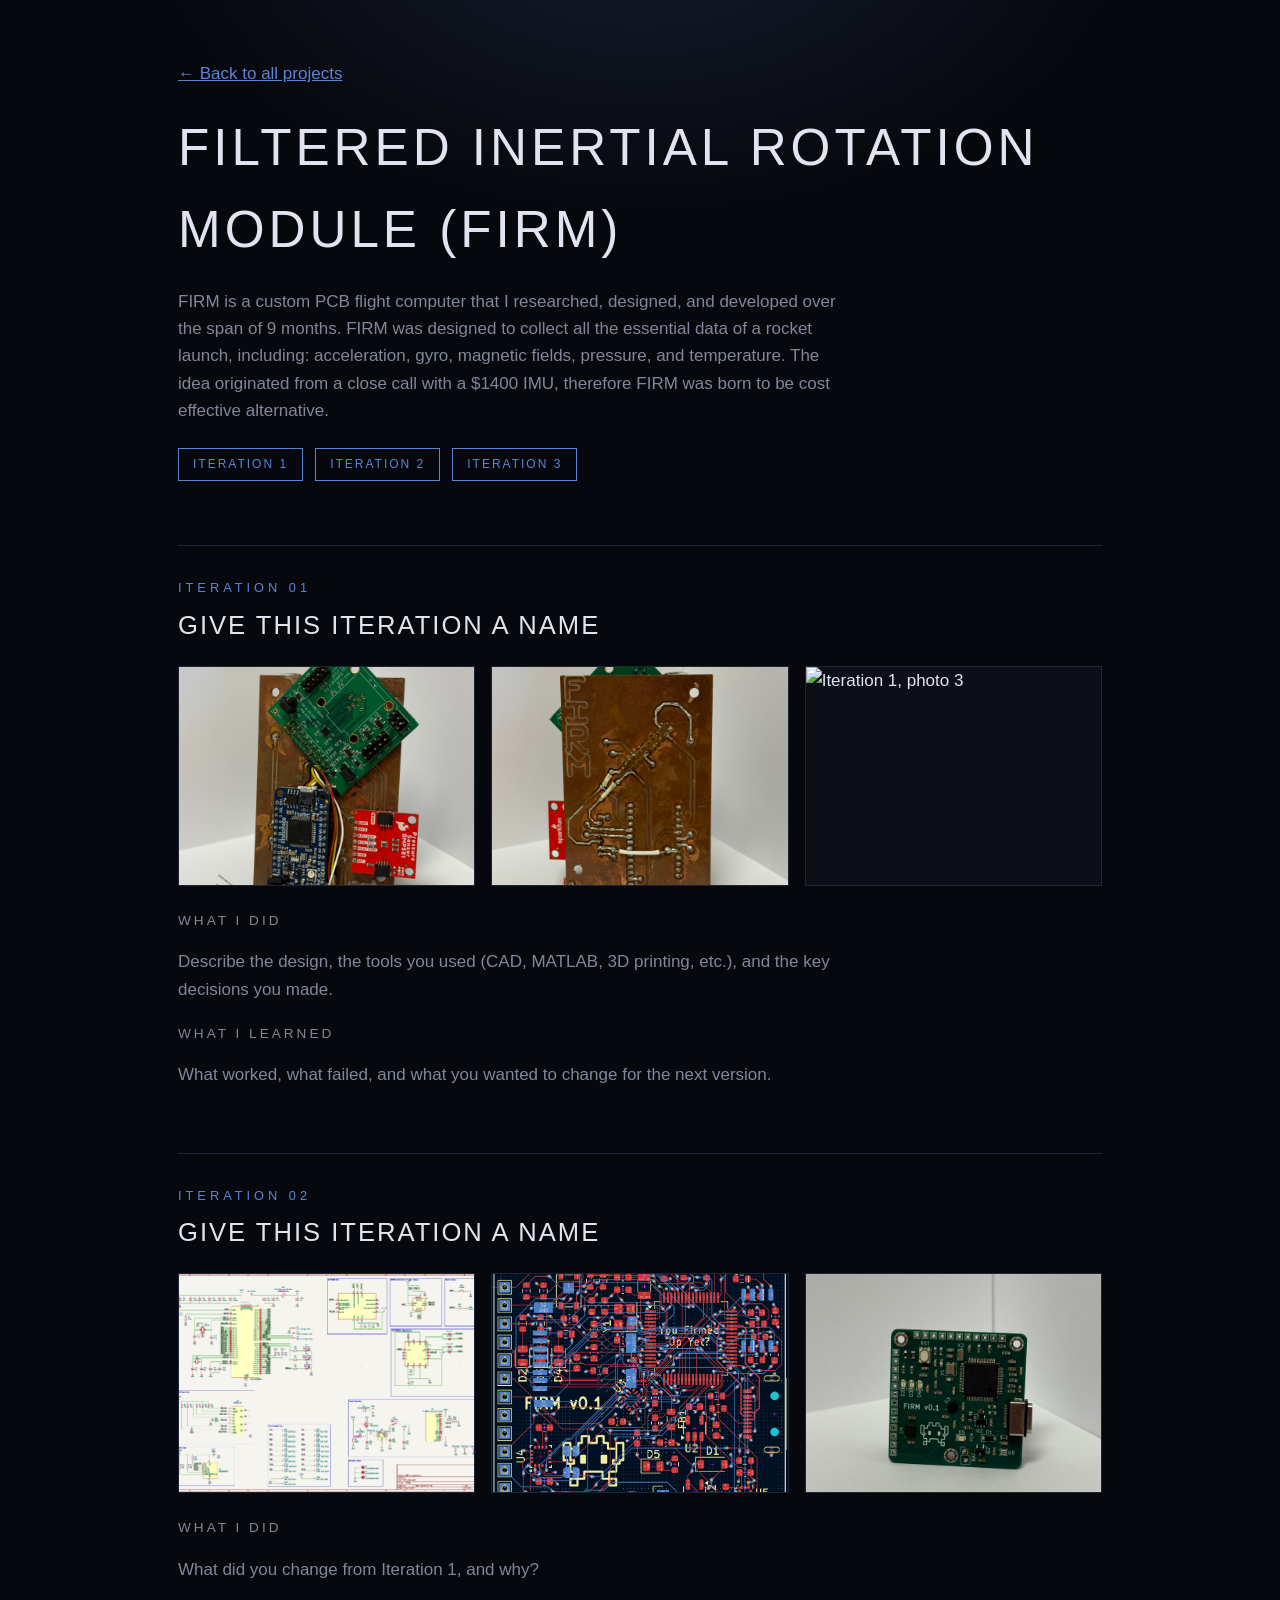
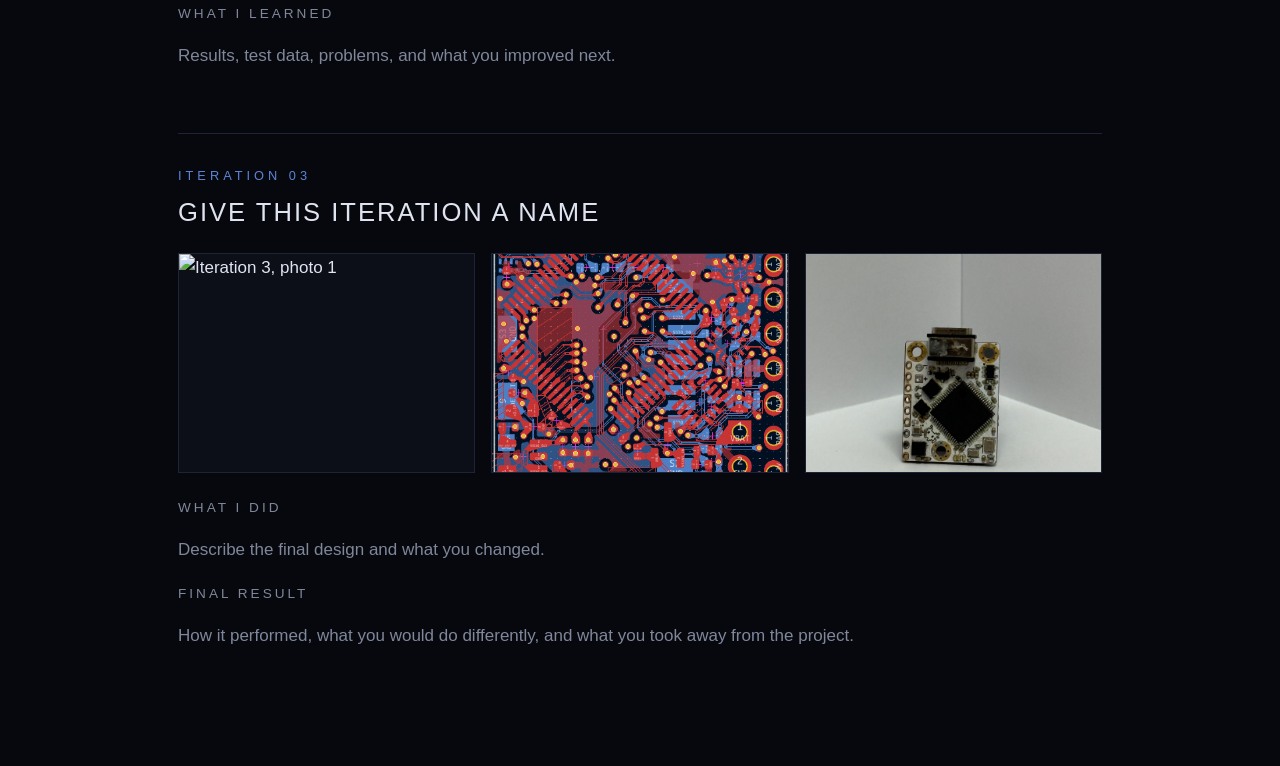
==== Projects/project-1.html @ 046af535 "added firm pics" ====
<!DOCTYPE html>
<html lang="en">
<head>
  <meta charset="utf-8">
  <meta name="viewport" content="width=device-width, initial-scale=1">
  <title>Project One | Your Name</title>
  <link rel="stylesheet" href="../style.css?v=3">
  <style>
    /* Styles for the iteration sections (uses colors from style.css) */
    .jump { display: flex; gap: 12px; flex-wrap: wrap; margin: 24px 0 8px; }
    .iteration { margin-top: 64px; padding-top: 32px; border-top: 1px solid var(--line); }
    .iteration .tag { color: var(--glow); font-size: 0.8rem; letter-spacing: 4px; text-transform: uppercase; }
    .iteration h2 { margin: 6px 0 20px; color: var(--ink); font-size: 1.6rem; letter-spacing: 2px; }
    .photos { display: grid; grid-template-columns: repeat(auto-fit, minmax(240px, 1fr)); gap: 16px; margin-bottom: 24px; }
    .photos img { width: 100%; height: 220px; object-fit: cover; display: block; border: 1px solid var(--line); background: var(--panel); }
    .iteration h3 { font-size: 0.85rem; letter-spacing: 3px; text-transform: uppercase; color: var(--soft); margin: 20px 0 6px; }
    .iteration p { max-width: 680px; }
  </style>
</head>
<body>
  <main class="project-page">
    <div class="wrap">
      <a class="back" href="../index.html">&larr; Back to all projects</a>

      <h1>Filtered Inertial Rotation Module (FIRM)</h1>
      <p>FIRM is a custom PCB flight computer that I researched, designed, and developed over the span of 9 months. 
        FIRM was designed to collect all the essential data of a rocket launch, including: acceleration, gyro, 
        magnetic fields, pressure, and temperature. The idea originated from a close call with a $1400 IMU,
       therefore FIRM was born to be cost effective alternative. </p>

      <!-- Jump links to each iteration -->
      <div class="jump">
        <a class="btn" href="#iteration-1">Iteration 1</a>
        <a class="btn" href="#iteration-2">Iteration 2</a>
        <a class="btn" href="#iteration-3">Iteration 3</a>
      </div>

      <!-- ================= ITERATION 1 ================= -->
      <section class="iteration" id="iteration-1">
        <div class="tag">Iteration 01</div>
        <h2>Give this iteration a name</h2>

        <div class="photos">
          <img src="../images/milled-firm-front.jpeg" alt="Iteration 1, photo 1">
          <img src="../images/milled-firm-back.jpeg" alt="Iteration 1, photo 2">
          <img src="../images/project-1-iter1-c.jpg" alt="Iteration 1, photo 3">
        </div>

        <h3>What I did</h3>
        <p>Describe the design, the tools you used (CAD, MATLAB, 3D printing, etc.), and the key decisions you made.</p>

        <h3>What I learned</h3>
        <p>What worked, what failed, and what you wanted to change for the next version.</p>
      </section>

      <!-- ================= ITERATION 2 ================= -->
      <section class="iteration" id="iteration-2">
        <div class="tag">Iteration 02</div>
        <h2>Give this iteration a name</h2>

        <div class="photos">
          <img src="../images/firmV0.1-schematic.png" alt="Iteration 2, photo 1">
          <img src="../images/firmV0.1-layout.png" alt="Iteration 2, photo 2">
          <img src="../images/firmV0.1.jpeg" alt="Iteration 2, photo 3">
        </div>

        <h3>What I did</h3>
        <p>What did you change from Iteration 1, and why?</p>

        <h3>What I learned</h3>
        <p>Results, test data, problems, and what you improved next.</p>
      </section>

      <!-- ================= ITERATION 3 ================= -->
      <section class="iteration" id="iteration-3">
        <div class="tag">Iteration 03</div>
        <h2>Give this iteration a name</h2>

        <div class="photos">
          <img src="../images/project-1-iter3-a.jpg" alt="Iteration 3, photo 1">
          <img src="../images/firmV1-Layout.jpg" alt="Iteration 3, photo 2">
          <img src="../images/firmV1-front.jpeg" alt="Iteration 3, photo 3">
        </div>

        <h3>What I did</h3>
        <p>Describe the final design and what you changed.</p>

        <h3>Final result</h3>
        <p>How it performed, what you would do differently, and what you took away from the project.</p>
      </section>

    </div>
  </main>
</body>
</html>
---- style.css ----
/* Shadow-system theme: dark, minimal, one muted blue accent. */
:root {
  --bg: #07080d;
  --panel: #0c0f18;
  --ink: #dfe4f0;
  --soft: #7f879b;
  --line: #1d2436;
  --glow: #5b84d6;      /* muted system blue - the only accent */
}
* { box-sizing: border-box; }
html { background: var(--bg); }
body {
  margin: 0;
  color: var(--ink);
  font-family: "Segoe UI", Helvetica, Arial, sans-serif;
  font-size: 17px;
  line-height: 1.6;
  min-height: 100vh;
  background:
    radial-gradient(700px 420px at 50% -80px, rgba(91,132,214,0.16), transparent 70%),
    var(--bg);
  background-attachment: fixed;
}
.wrap { max-width: 980px; margin: 0 auto; padding: 0 28px; }
a { color: var(--glow); }
h1, h2, h3 { margin: 0; font-weight: 300; letter-spacing: 2px; }

/* Top of page */
.hero { padding: 100px 0 60px; }
.hero h1 { font-size: clamp(2.6rem, 8vw, 5rem); text-transform: uppercase; letter-spacing: 6px; text-shadow: 0 0 28px rgba(91,132,214,0.45); }
.hero .role { margin: 14px 0 26px; padding-left: 14px; border-left: 2px solid var(--glow); color: var(--glow); letter-spacing: 3px; font-size: 0.95rem; text-transform: uppercase; }
.hero p { max-width: 560px; color: var(--soft); margin: 0 0 18px; }
.links a { margin-right: 22px; font-size: 0.9rem; letter-spacing: 1px; text-decoration: none; color: var(--soft); }
.links a:hover { color: var(--glow); }

/* Projects */
.projects { padding: 30px 0 100px; }
.projects h2 { font-size: 1rem; text-transform: uppercase; letter-spacing: 5px; color: var(--soft); margin-bottom: 26px; padding-bottom: 12px; border-bottom: 1px solid var(--line); }
.grid { display: grid; grid-template-columns: repeat(auto-fill, minmax(290px, 1fr)); gap: 28px; }

/* Each project is a "system window" */
.card {
  position: relative;
  background: var(--panel);
  border: 1px solid var(--line);
  display: flex; flex-direction: column;
  transition: border-color 0.25s, box-shadow 0.25s, transform 0.25s;
}
.card::before, .card::after { /* corner brackets */
  content: ""; position: absolute; width: 14px; height: 14px; z-index: 2; pointer-events: none;
  border: 0 solid var(--glow); opacity: 0.8;
}
.card::before { top: -1px; left: -1px; border-top-width: 2px; border-left-width: 2px; }
.card::after { bottom: -1px; right: -1px; border-bottom-width: 2px; border-right-width: 2px; }
.card:hover { border-color: rgba(91,132,214,0.55); box-shadow: 0 0 30px rgba(91,132,214,0.18); transform: translateY(-4px); }
.card img { width: 100%; height: 200px; object-fit: cover; display: block; filter: grayscale(1) brightness(0.7); transition: filter 0.4s; }
.card:hover img { filter: grayscale(0) brightness(0.9); }
.card-body { padding: 16px 18px 18px; }
.card-top { display: flex; justify-content: space-between; align-items: center; gap: 12px; margin-bottom: 8px; }
.card h3 { font-size: 1.05rem; letter-spacing: 2px; text-transform: uppercase; }
.card p { margin: 0; font-size: 0.9rem; color: var(--soft); }

.btn {
  color: var(--glow);
  border: 1px solid var(--glow);
  padding: 6px 14px;
  font-size: 0.75rem;
  letter-spacing: 2px;
  text-transform: uppercase;
  text-decoration: none;
  white-space: nowrap;
  transition: background 0.2s, color 0.2s;
}
.btn:hover { background: var(--glow); color: var(--bg); }
a:focus-visible { outline: 2px solid var(--glow); outline-offset: 3px; }

/* Project pages */
.project-page { padding: 60px 0 100px; }
.project-page h1 { font-size: clamp(2rem, 6vw, 3.2rem); text-transform: uppercase; letter-spacing: 4px; margin: 20px 0 12px; }
.project-page h2 { font-size: 0.95rem; text-transform: uppercase; letter-spacing: 4px; color: var(--glow); margin: 36px 0 8px; }
.project-page .hero-img { max-width: 100%; margin: 22px 0; border: 1px solid var(--line); }
.project-page p, .project-page li { max-width: 660px; color: var(--soft); }

footer { padding: 24px 0 40px; font-size: 0.8rem; letter-spacing: 1px; color: var(--soft); border-top: 1px solid var(--line); }

@media (prefers-reduced-motion: reduce) { .card, .card img, .btn { transition: none; } }
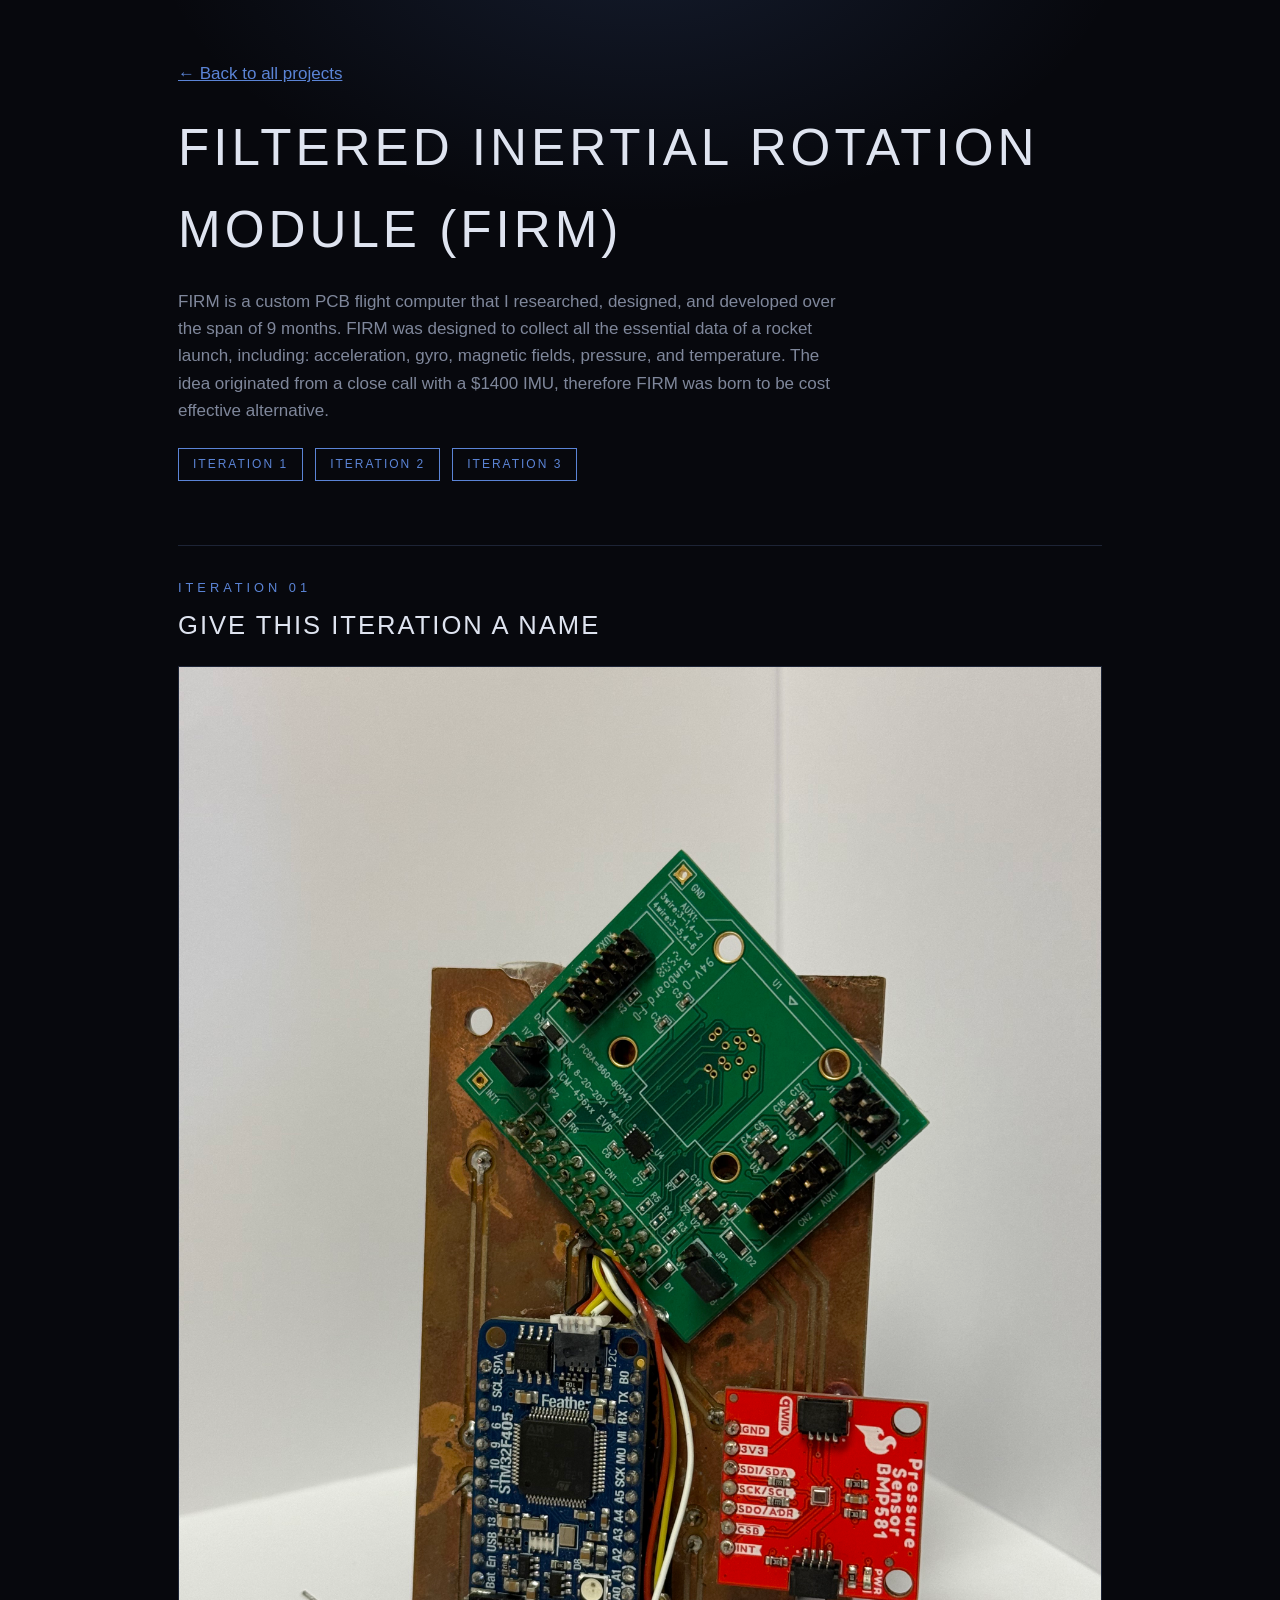
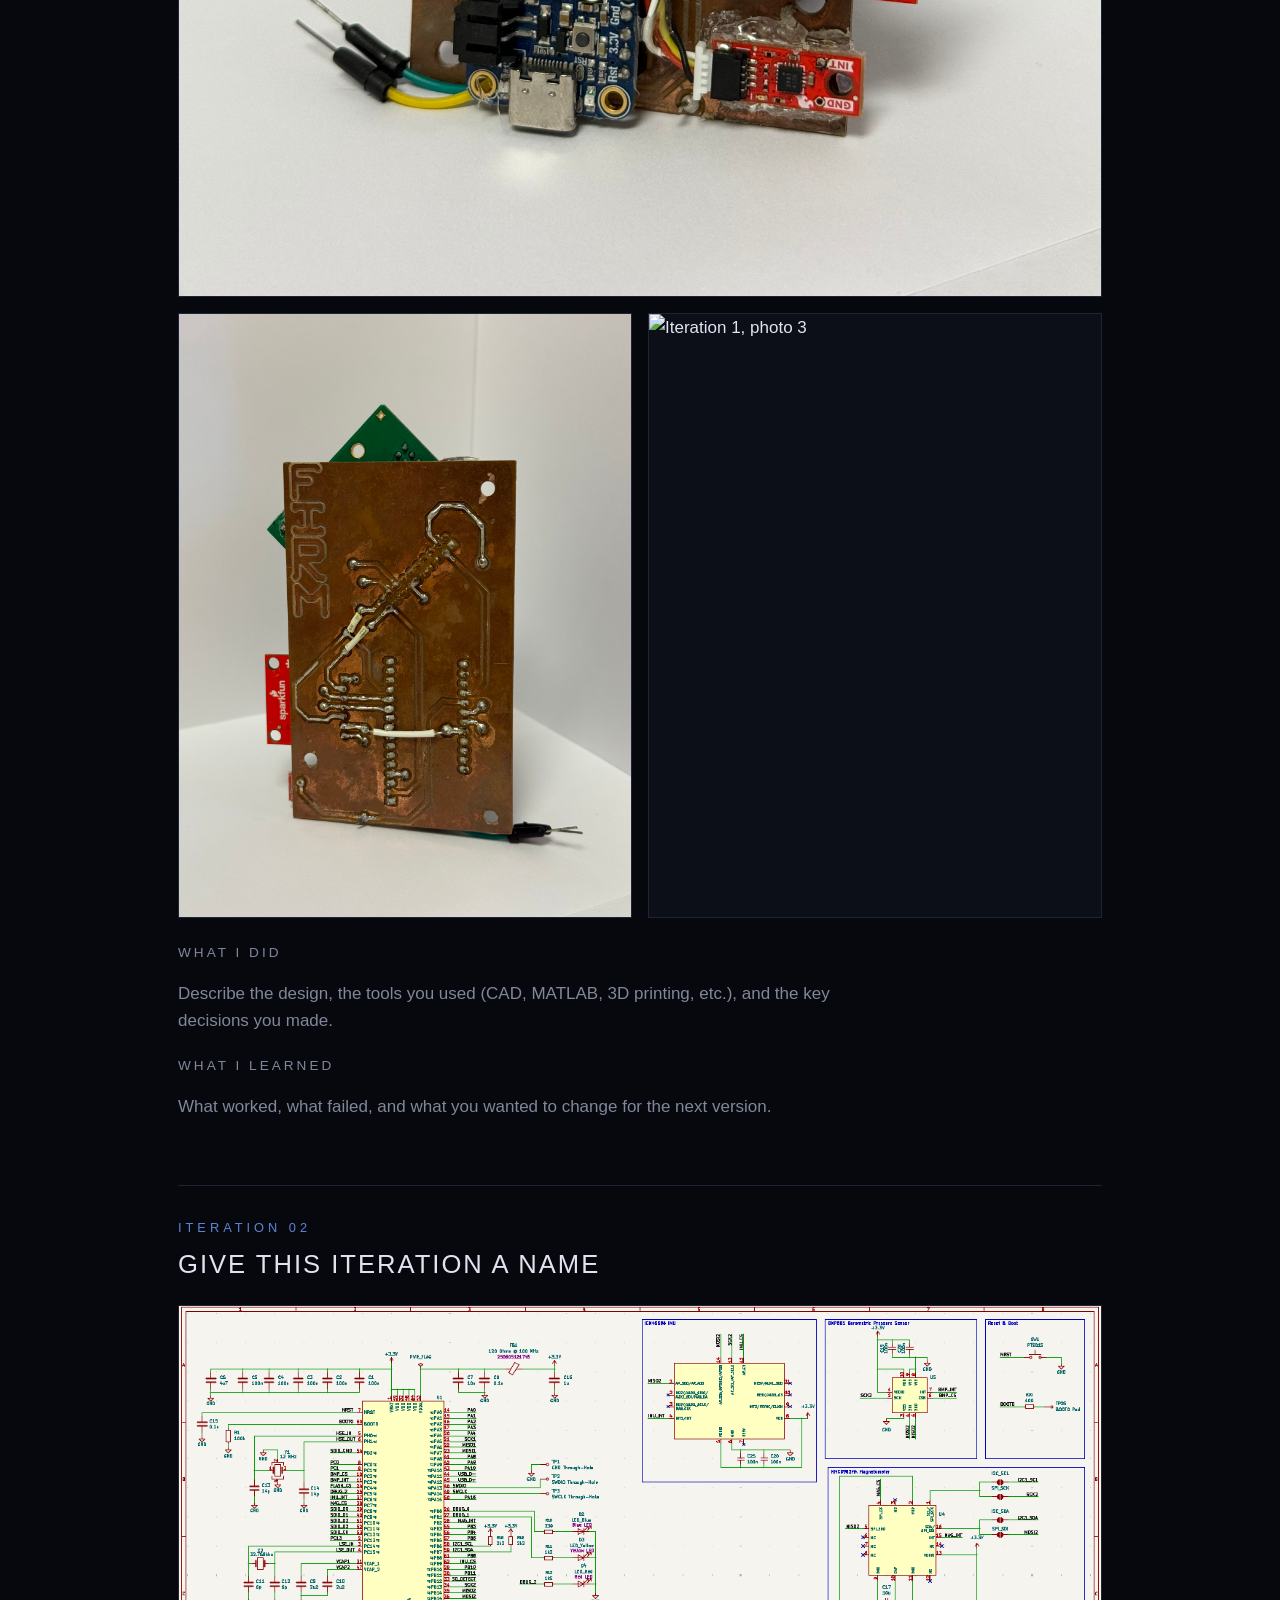
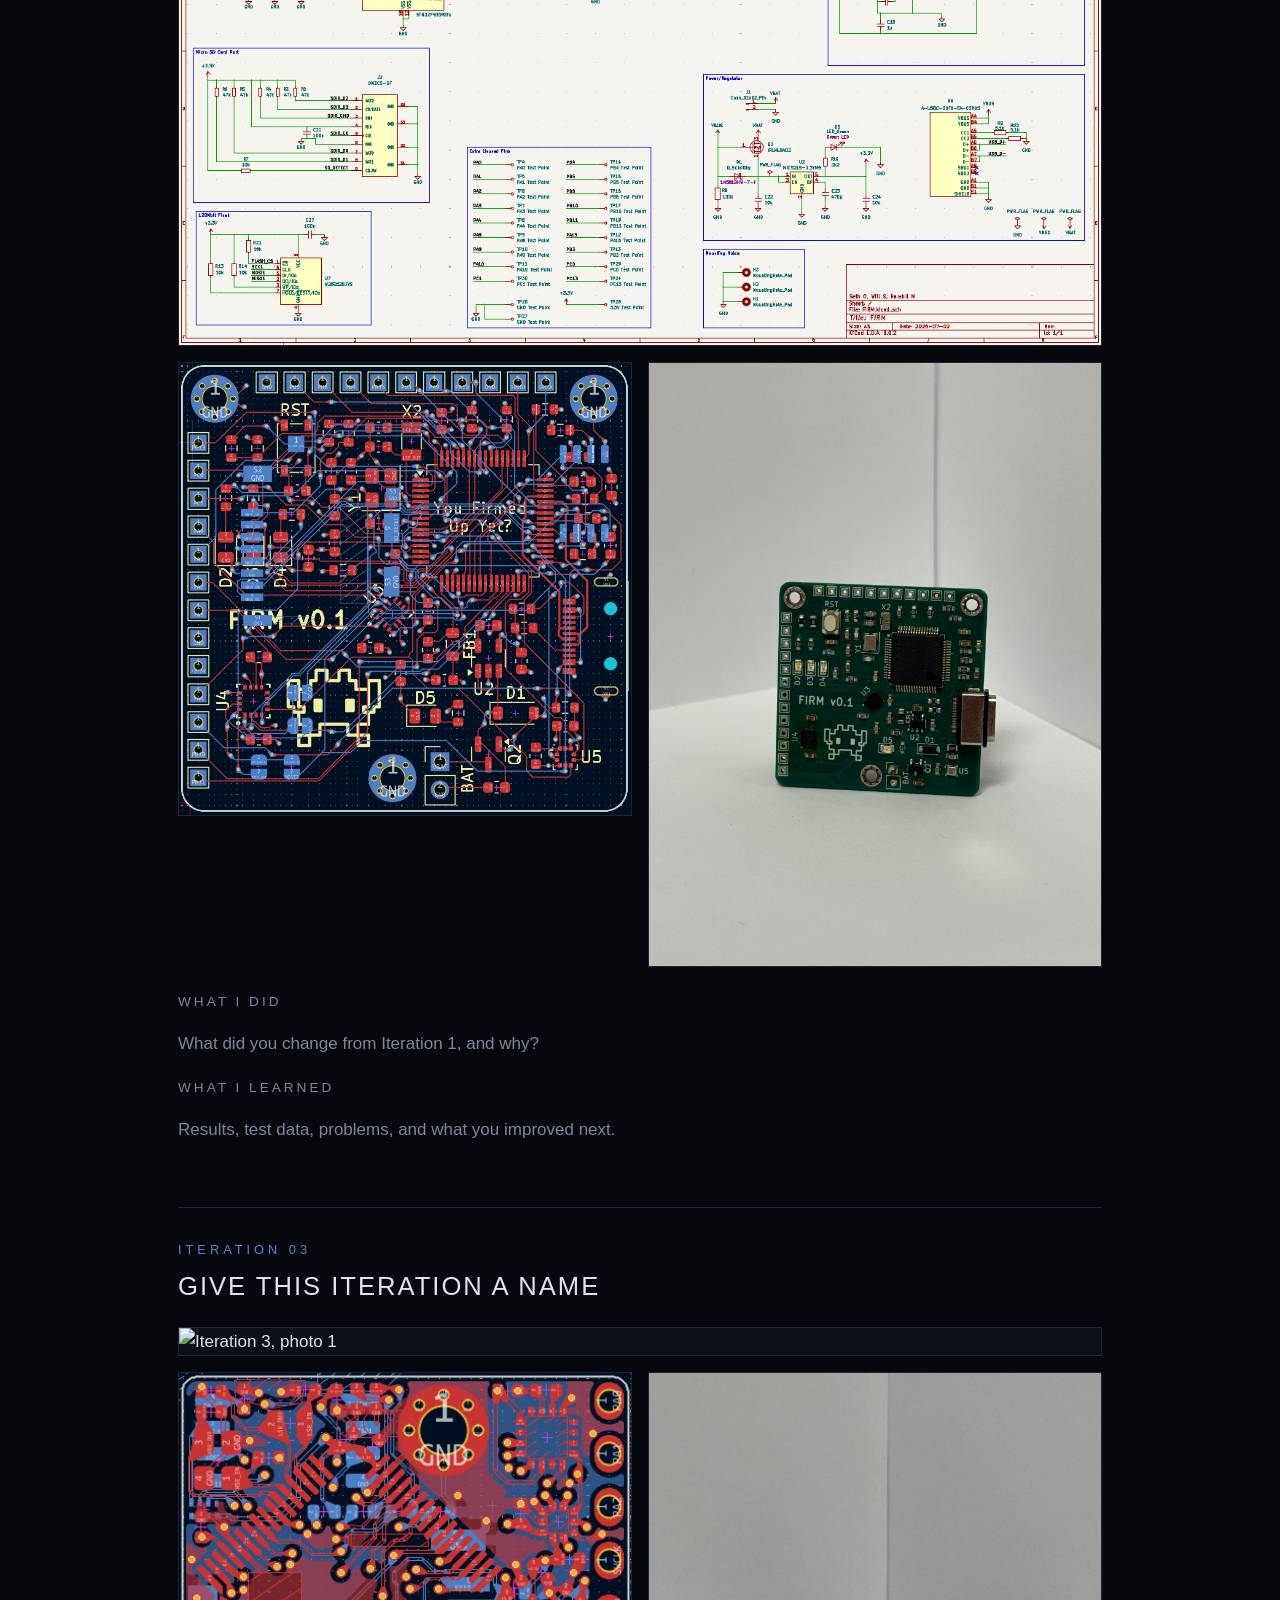
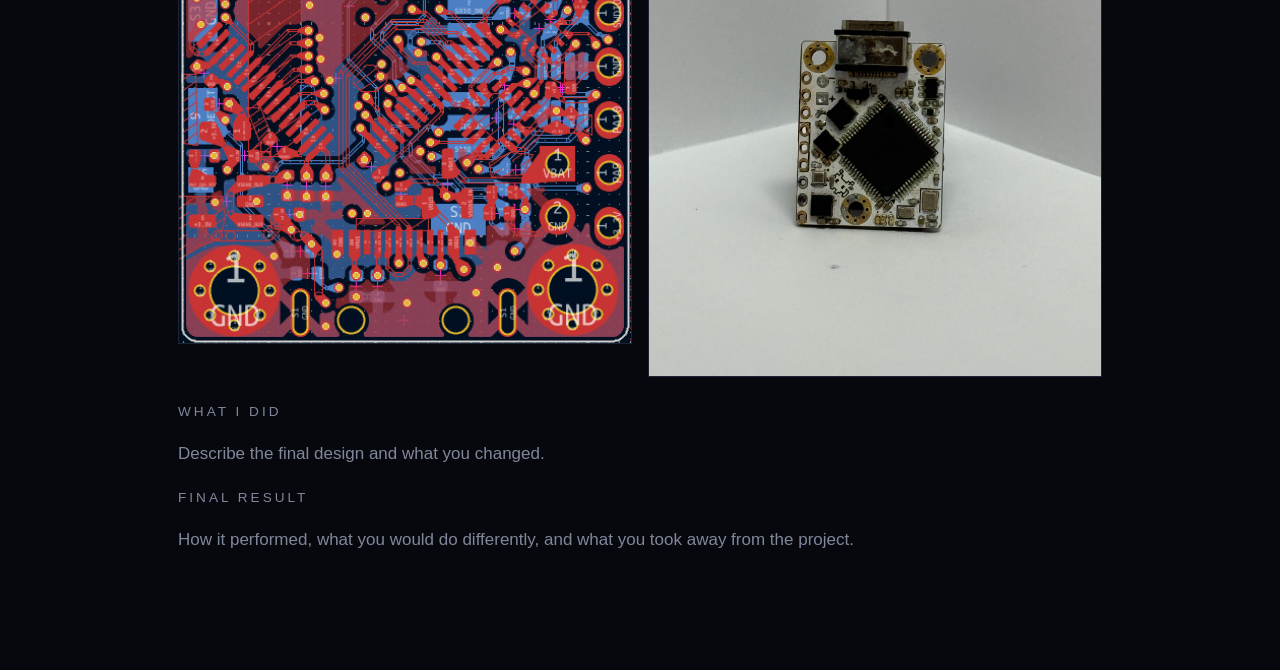
==== commit 13c91fd0: "firm photo adjust" ====
--- a/Projects/project-1.html
+++ b/Projects/project-1.html
@@ -11,8 +11,10 @@
     .iteration { margin-top: 64px; padding-top: 32px; border-top: 1px solid var(--line); }
     .iteration .tag { color: var(--glow); font-size: 0.8rem; letter-spacing: 4px; text-transform: uppercase; }
     .iteration h2 { margin: 6px 0 20px; color: var(--ink); font-size: 1.6rem; letter-spacing: 2px; }
-    .photos { display: grid; grid-template-columns: repeat(auto-fit, minmax(240px, 1fr)); gap: 16px; margin-bottom: 24px; }
-    .photos img { width: 100%; height: 220px; object-fit: cover; display: block; border: 1px solid var(--line); background: var(--panel); }
+    .photos { display: grid; grid-template-columns: repeat(2, 1fr); gap: 16px; margin-bottom: 24px; }
+    .photos img { width: 100%; height: auto; display: block; border: 1px solid var(--line); background: var(--panel); }
+    .photos img:first-child { grid-column: 1 / -1; }  /* first photo is full width */
+    @media (max-width: 600px) { .photos { grid-template-columns: 1fr; } }
     .iteration h3 { font-size: 0.85rem; letter-spacing: 3px; text-transform: uppercase; color: var(--soft); margin: 20px 0 6px; }
     .iteration p { max-width: 680px; }
   </style>
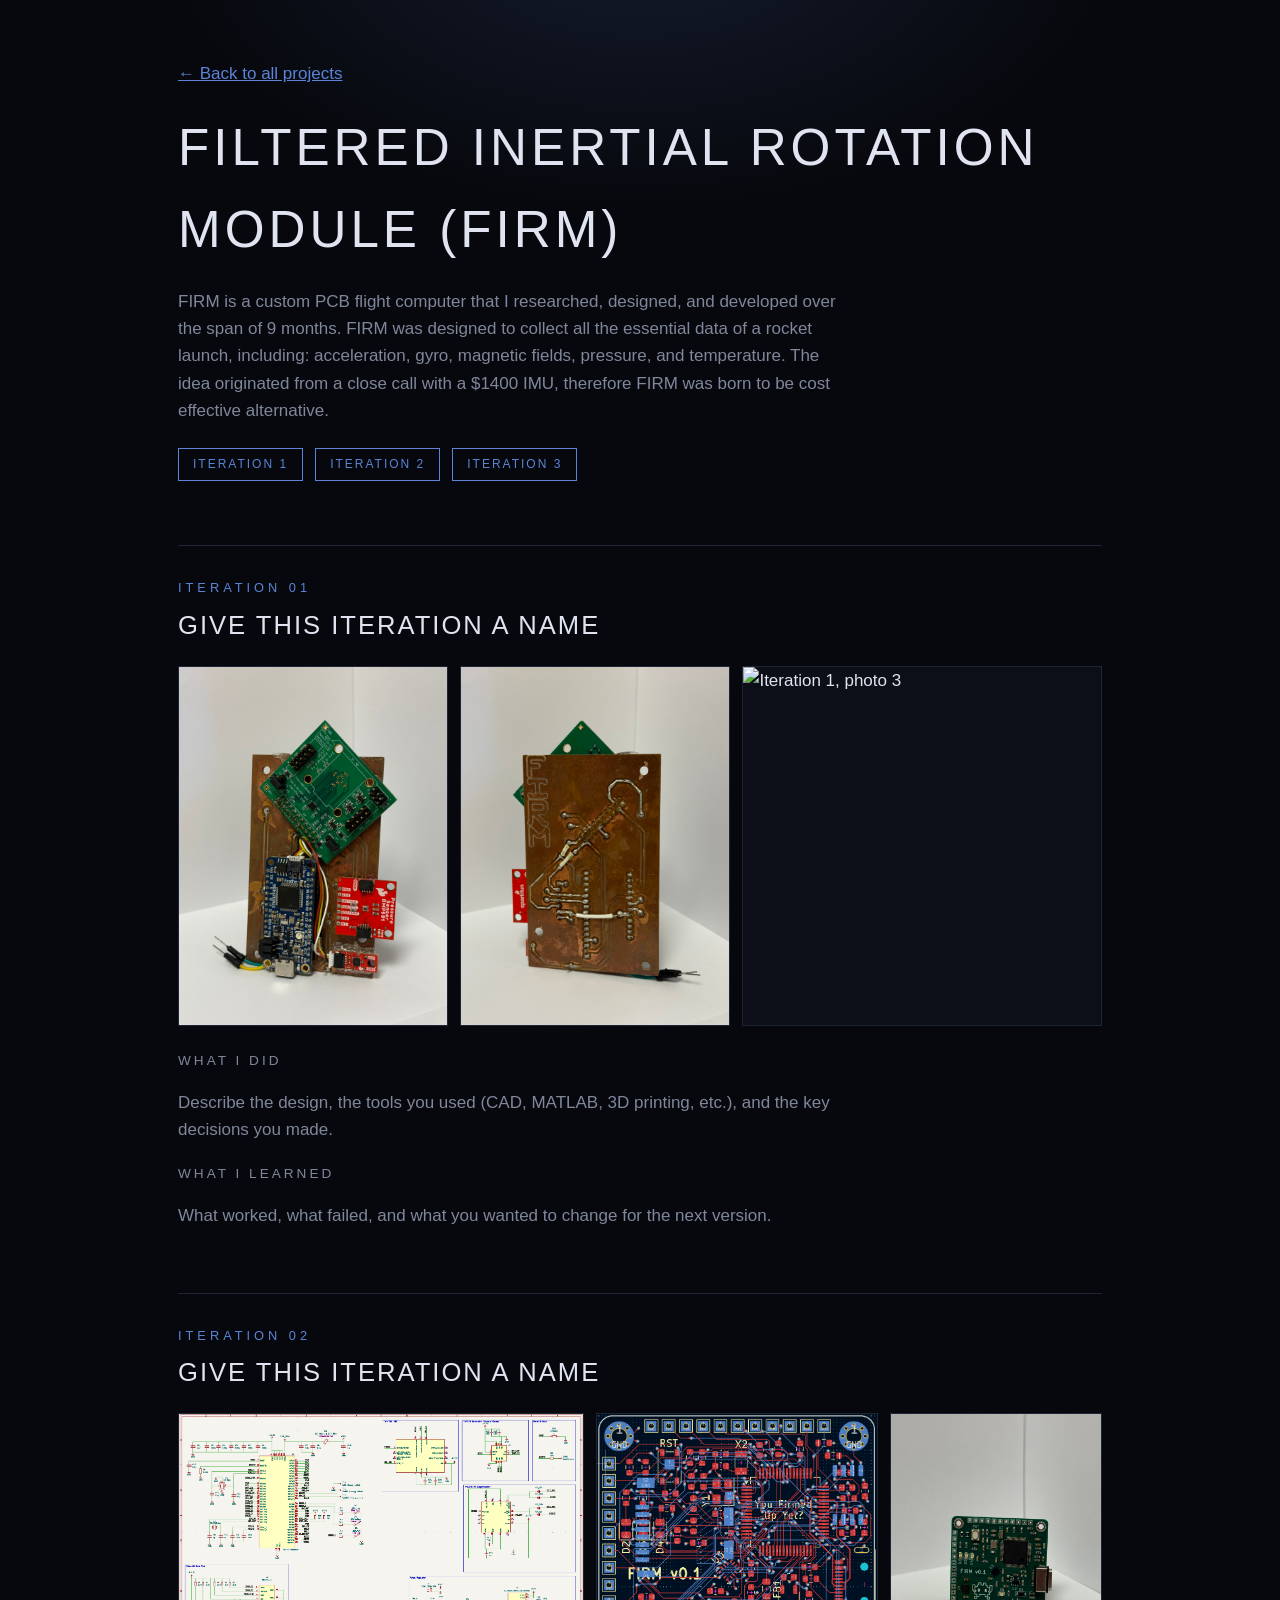
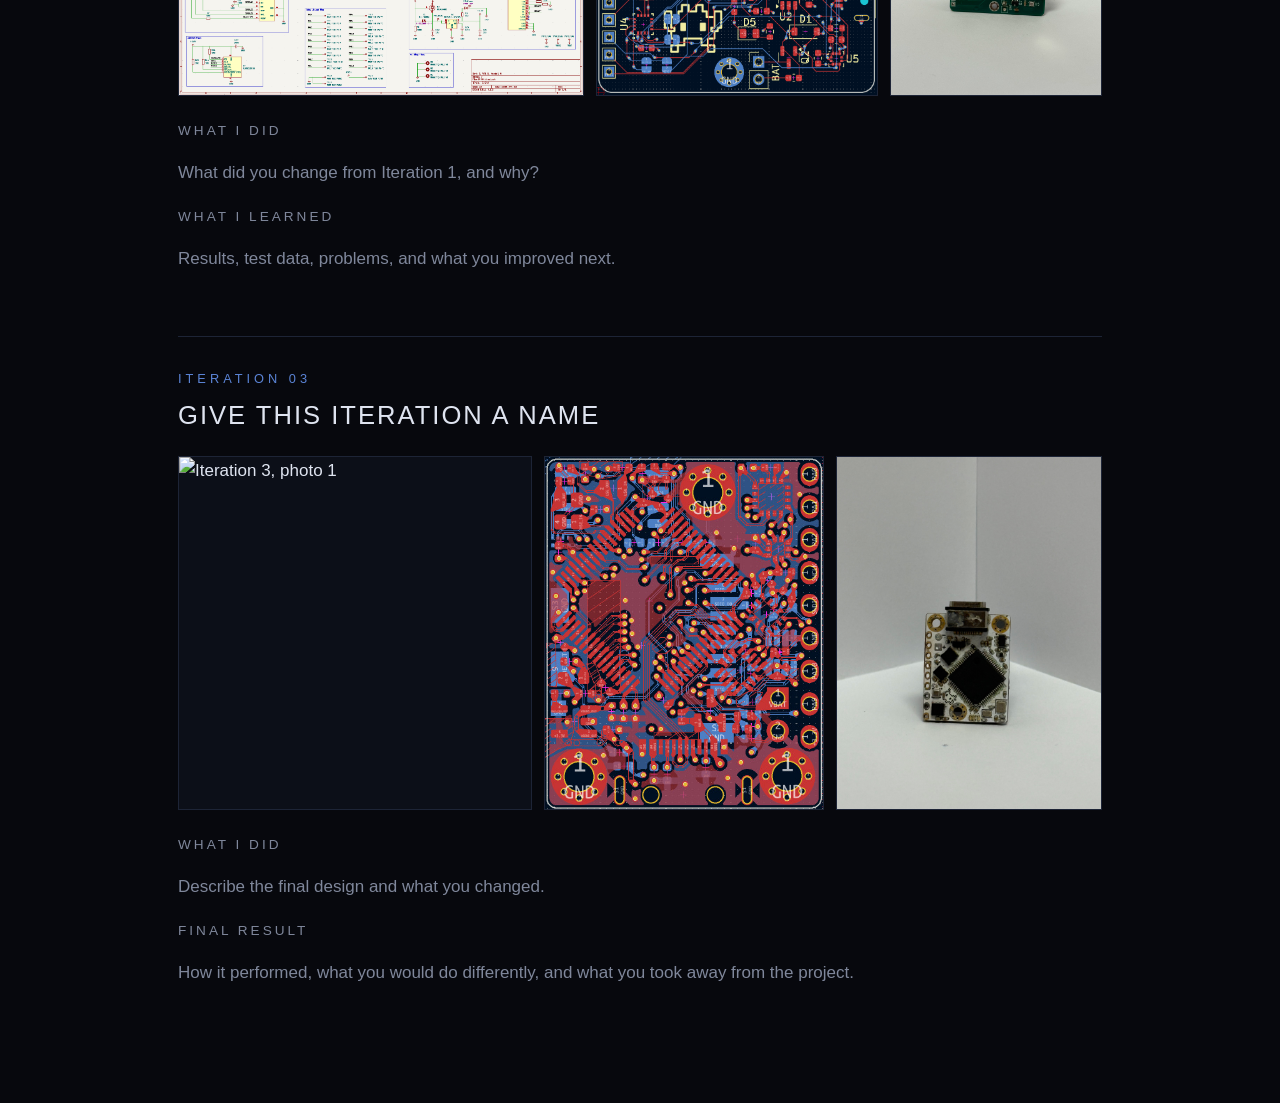
==== commit 4d187356: "photo ratio" ====
--- a/Projects/project-1.html
+++ b/Projects/project-1.html
@@ -11,10 +11,20 @@
     .iteration { margin-top: 64px; padding-top: 32px; border-top: 1px solid var(--line); }
     .iteration .tag { color: var(--glow); font-size: 0.8rem; letter-spacing: 4px; text-transform: uppercase; }
     .iteration h2 { margin: 6px 0 20px; color: var(--ink); font-size: 1.6rem; letter-spacing: 2px; }
-    .photos { display: grid; grid-template-columns: repeat(2, 1fr); gap: 16px; margin-bottom: 24px; }
-    .photos img { width: 100%; height: auto; display: block; border: 1px solid var(--line); background: var(--panel); }
-    .photos img:first-child { grid-column: 1 / -1; }  /* first photo is full width */
-    @media (max-width: 600px) { .photos { grid-template-columns: 1fr; } }
+    .photos { display: flex; gap: 12px; margin-bottom: 24px; }
+    .photos img {
+      flex: var(--r, 1) 1 0;      /* wider photos get more room, so all share one height */
+      min-width: 0;
+      aspect-ratio: var(--r, 1.5);
+      height: auto;
+      display: block;
+      border: 1px solid var(--line);
+      background: var(--panel);
+    }
+    @media (max-width: 700px) {
+      .photos { flex-direction: column; }
+      .photos img { flex: none; width: 100%; }
+    }
     .iteration h3 { font-size: 0.85rem; letter-spacing: 3px; text-transform: uppercase; color: var(--soft); margin: 20px 0 6px; }
     .iteration p { max-width: 680px; }
   </style>
@@ -93,5 +103,16 @@
 
     </div>
   </main>
+  <script>
+    /* Sizes each photo to its own shape so nothing is cropped */
+    document.querySelectorAll('.photos img').forEach(function (img) {
+      function fit() {
+        if (img.naturalWidth && img.naturalHeight) {
+          img.style.setProperty('--r', img.naturalWidth / img.naturalHeight);
+        }
+      }
+      if (img.complete) fit(); else img.addEventListener('load', fit);
+    });
+  </script>
 </body>
 </html>
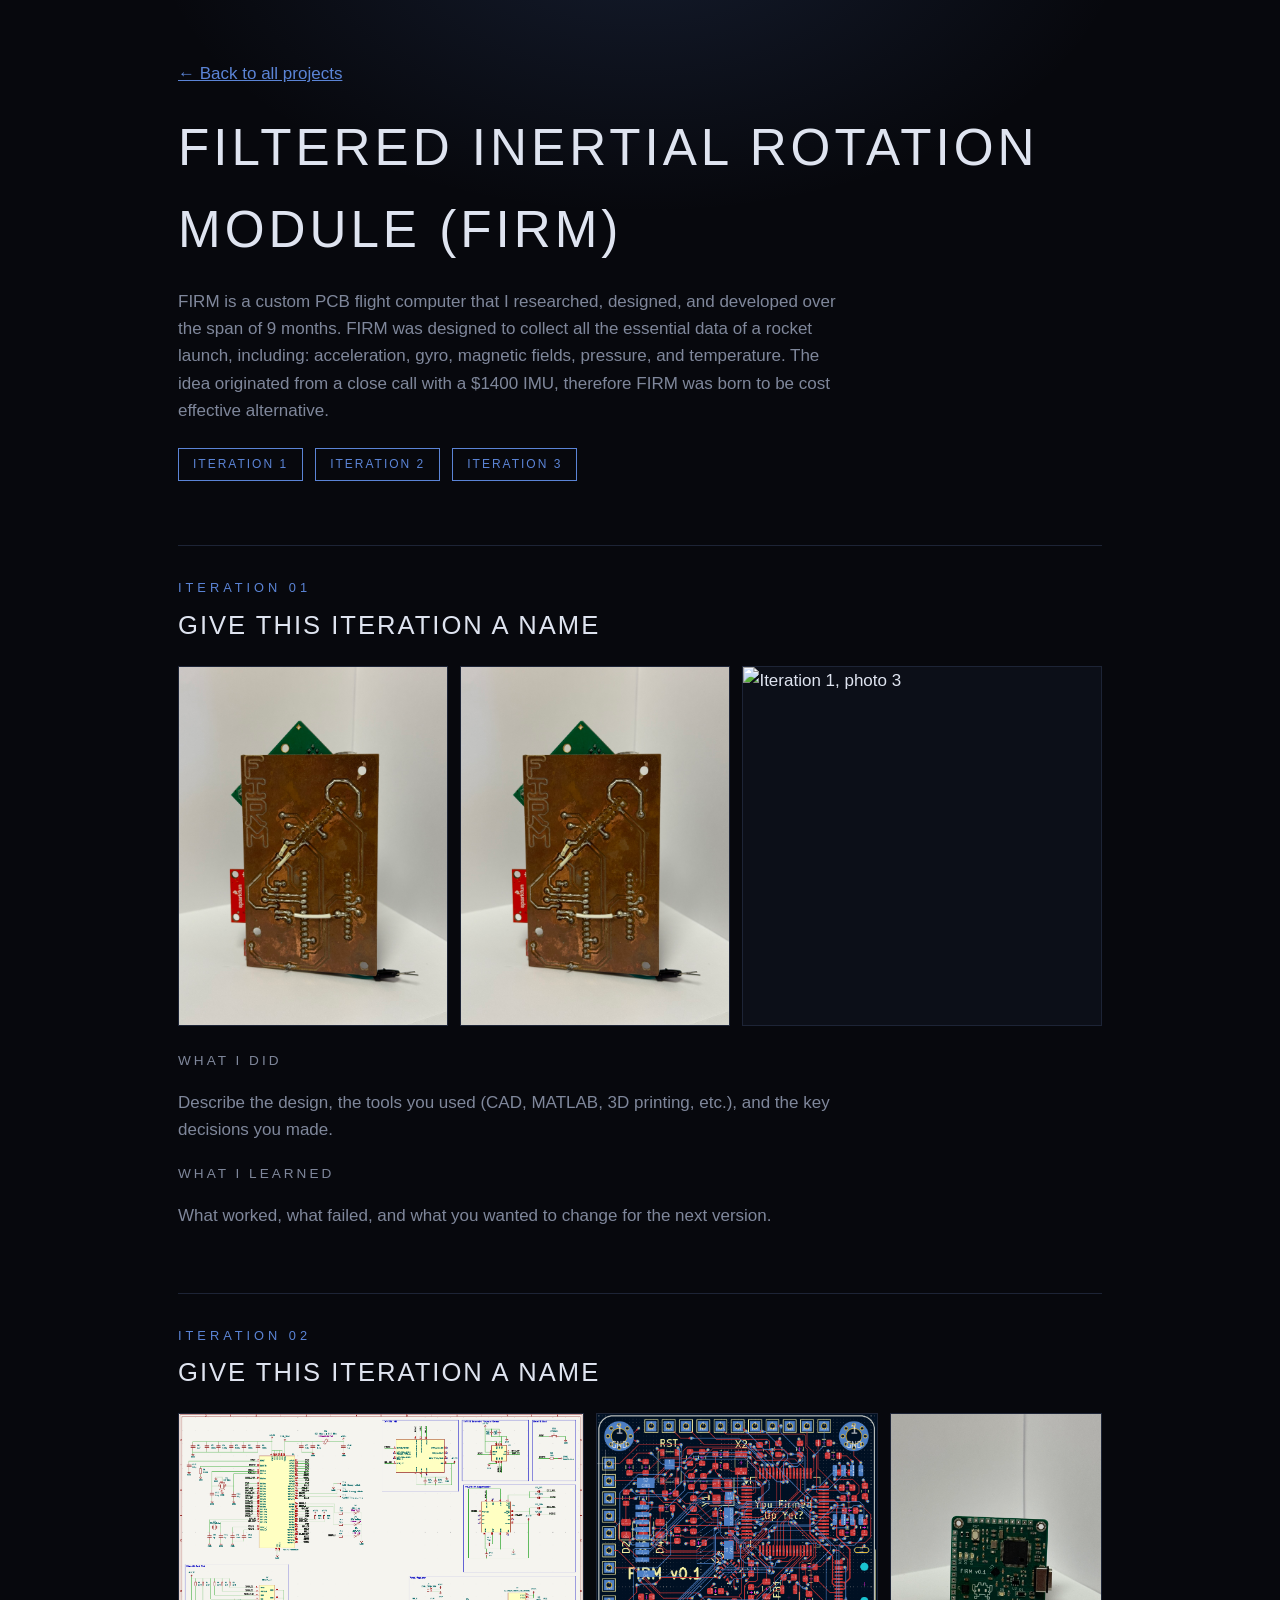
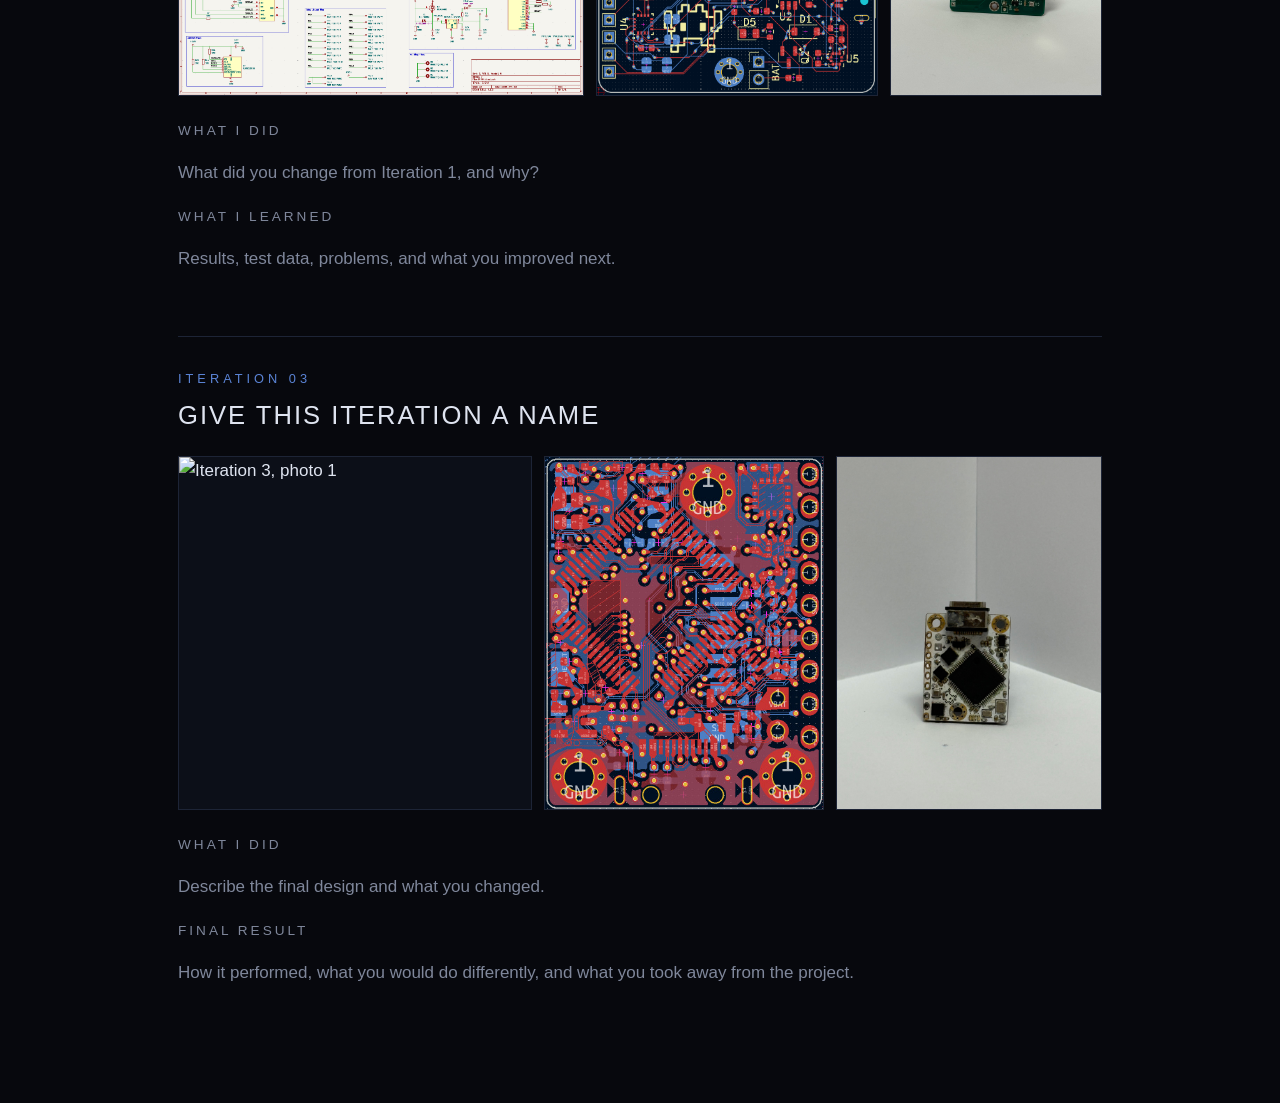
==== commit ee29ab60: "click on images" ====
--- a/Projects/project-1.html
+++ b/Projects/project-1.html
@@ -27,6 +27,17 @@
     }
     .iteration h3 { font-size: 0.85rem; letter-spacing: 3px; text-transform: uppercase; color: var(--soft); margin: 20px 0 6px; }
     .iteration p { max-width: 680px; }
+    /* Click-to-enlarge viewer */
+    .photos img { cursor: zoom-in; }
+    #viewer { position: fixed; inset: 0; z-index: 100; display: none; align-items: center; justify-content: center; background: rgba(4,5,10,0.94); }
+    #viewer.open { display: flex; }
+    #viewer img { max-width: 92vw; max-height: 88vh; object-fit: contain; border: 1px solid var(--line); }
+    #viewer button { position: absolute; background: none; border: 1px solid var(--glow); color: var(--glow); width: 44px; height: 44px; font-size: 1.4rem; cursor: pointer; }
+    #viewer button:hover { background: var(--glow); color: var(--bg); }
+    #viewer .close { top: 18px; right: 18px; }
+    #viewer .prev { left: 18px; top: 50%; }
+    #viewer .next { right: 18px; top: 50%; }
+    #viewer .count { position: absolute; bottom: 16px; color: var(--soft); font-size: 0.85rem; letter-spacing: 2px; }
   </style>
 </head>
 <body>
@@ -53,7 +64,7 @@
         <h2>Give this iteration a name</h2>
 
         <div class="photos">
-          <img src="../images/milled-firm-front.jpeg" alt="Iteration 1, photo 1">
+          <img src="../images/milled-firm-back.jpeg" alt="Iteration 1, photo 1">
           <img src="../images/milled-firm-back.jpeg" alt="Iteration 1, photo 2">
           <img src="../images/project-1-iter1-c.jpg" alt="Iteration 1, photo 3">
         </div>
@@ -103,6 +114,14 @@
 
     </div>
   </main>
+  <div id="viewer" aria-hidden="true">
+    <button class="close" aria-label="Close">&times;</button>
+    <button class="prev" aria-label="Previous photo">&lsaquo;</button>
+    <img alt="">
+    <button class="next" aria-label="Next photo">&rsaquo;</button>
+    <div class="count"></div>
+  </div>
+
   <script>
     /* Sizes each photo to its own shape so nothing is cropped */
     document.querySelectorAll('.photos img').forEach(function (img) {
@@ -113,6 +132,40 @@
       }
       if (img.complete) fit(); else img.addEventListener('load', fit);
     });
+
+    /* Click a photo to enlarge it; arrows / Esc work too */
+    var viewer = document.getElementById('viewer');
+    var big = viewer.querySelector('img');
+    var count = viewer.querySelector('.count');
+    var group = [], idx = 0;
+    function show() {
+      big.src = group[idx].src;
+      big.alt = group[idx].alt;
+      count.textContent = (idx + 1) + ' / ' + group.length;
+    }
+    function open(img) {
+      group = Array.from(img.parentElement.querySelectorAll('img'));
+      idx = group.indexOf(img);
+      show();
+      viewer.classList.add('open');
+    }
+    function close() { viewer.classList.remove('open'); }
+    function step(n) { idx = (idx + n + group.length) % group.length; show(); }
+    document.querySelectorAll('.photos img').forEach(function (img) {
+      img.tabIndex = 0;
+      img.addEventListener('click', function () { open(img); });
+      img.addEventListener('keydown', function (e) { if (e.key === 'Enter') open(img); });
+    });
+    viewer.querySelector('.close').onclick = close;
+    viewer.querySelector('.prev').onclick = function (e) { e.stopPropagation(); step(-1); };
+    viewer.querySelector('.next').onclick = function (e) { e.stopPropagation(); step(1); };
+    viewer.addEventListener('click', function (e) { if (e.target === viewer) close(); });
+    document.addEventListener('keydown', function (e) {
+      if (!viewer.classList.contains('open')) return;
+      if (e.key === 'Escape') close();
+      if (e.key === 'ArrowLeft') step(-1);
+      if (e.key === 'ArrowRight') step(1);
+    });
   </script>
 </body>
 </html>
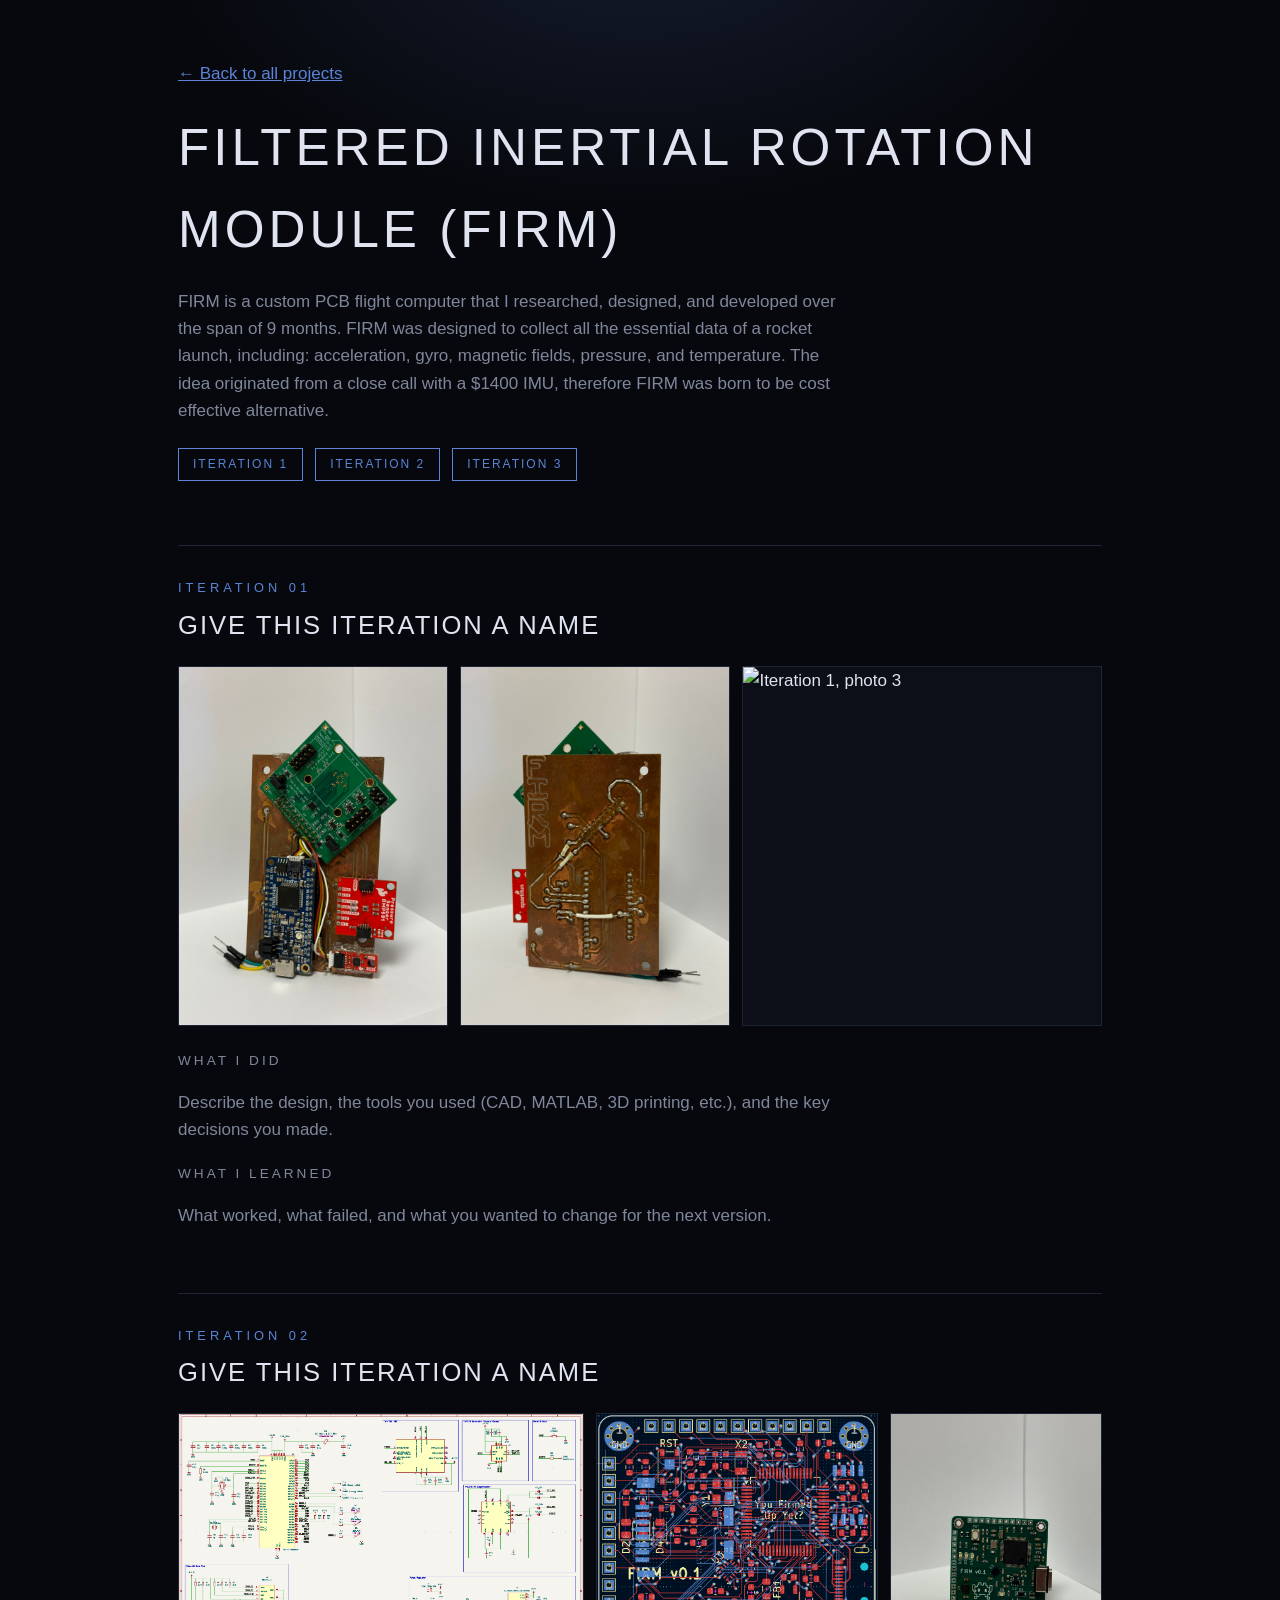
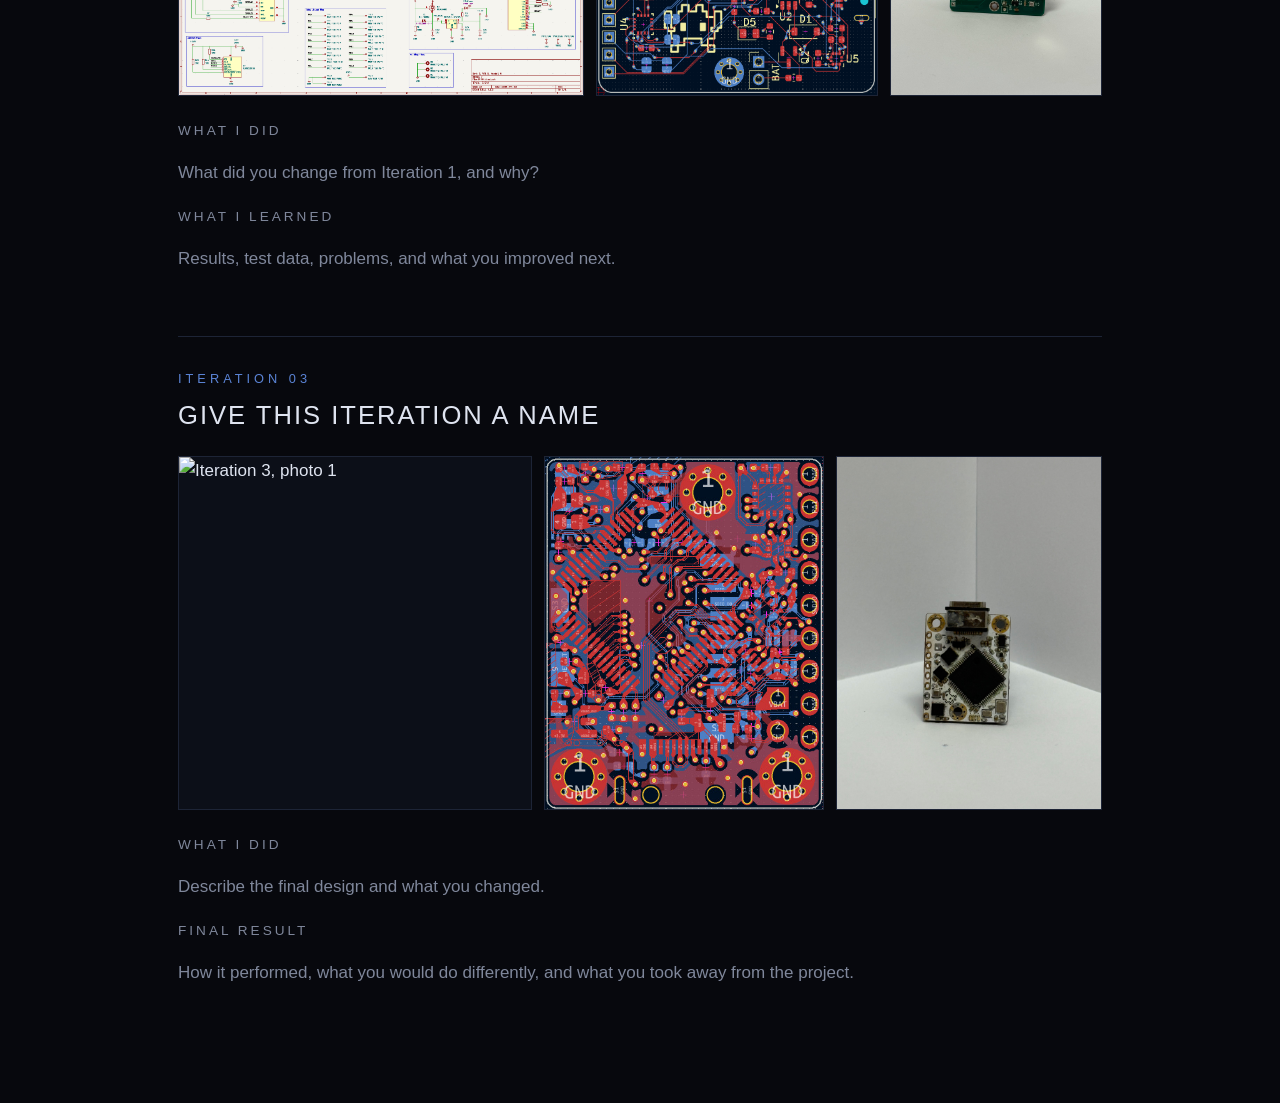
==== commit f2b3b3b9: "oopsie fix" ====
--- a/Projects/project-1.html
+++ b/Projects/project-1.html
@@ -64,7 +64,7 @@
         <h2>Give this iteration a name</h2>
 
         <div class="photos">
-          <img src="../images/milled-firm-back.jpeg" alt="Iteration 1, photo 1">
+          <img src="../images/milled-firm-front.jpeg" alt="Iteration 1, photo 1">
           <img src="../images/milled-firm-back.jpeg" alt="Iteration 1, photo 2">
           <img src="../images/project-1-iter1-c.jpg" alt="Iteration 1, photo 3">
         </div>
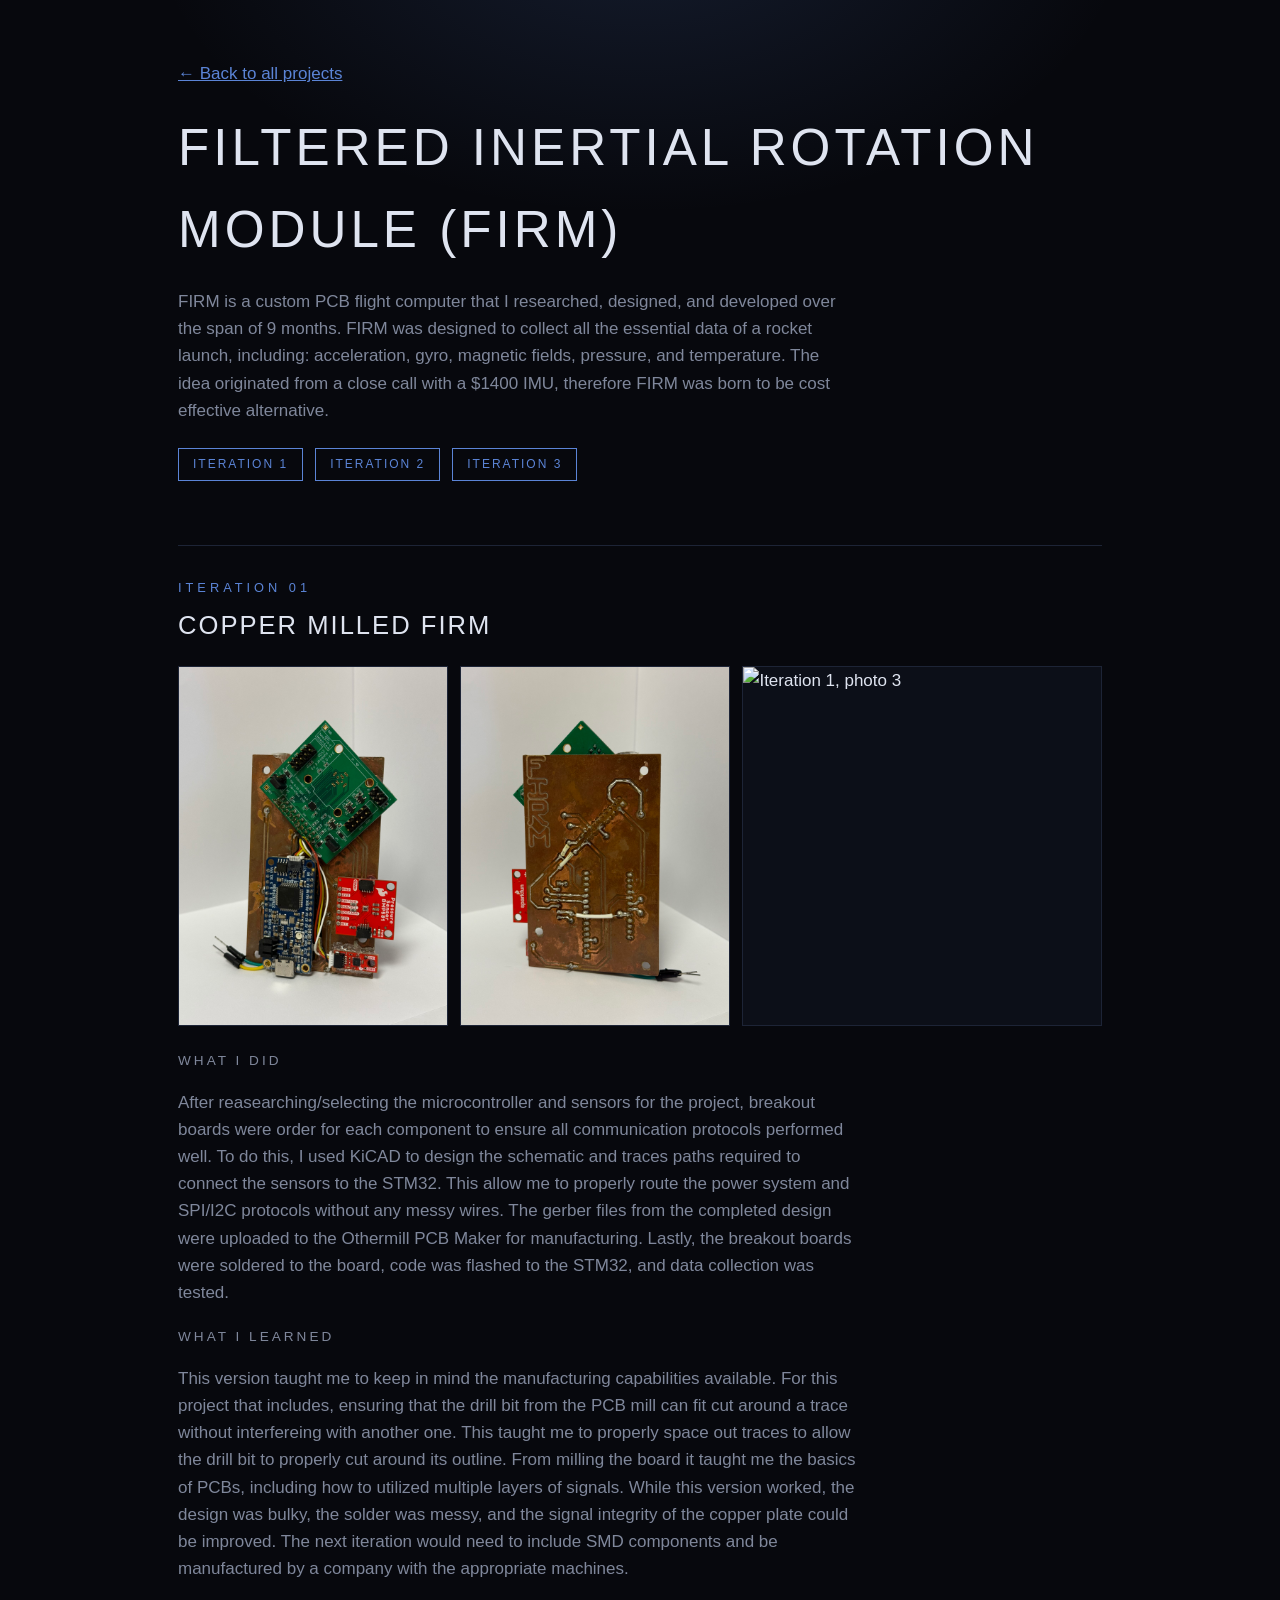
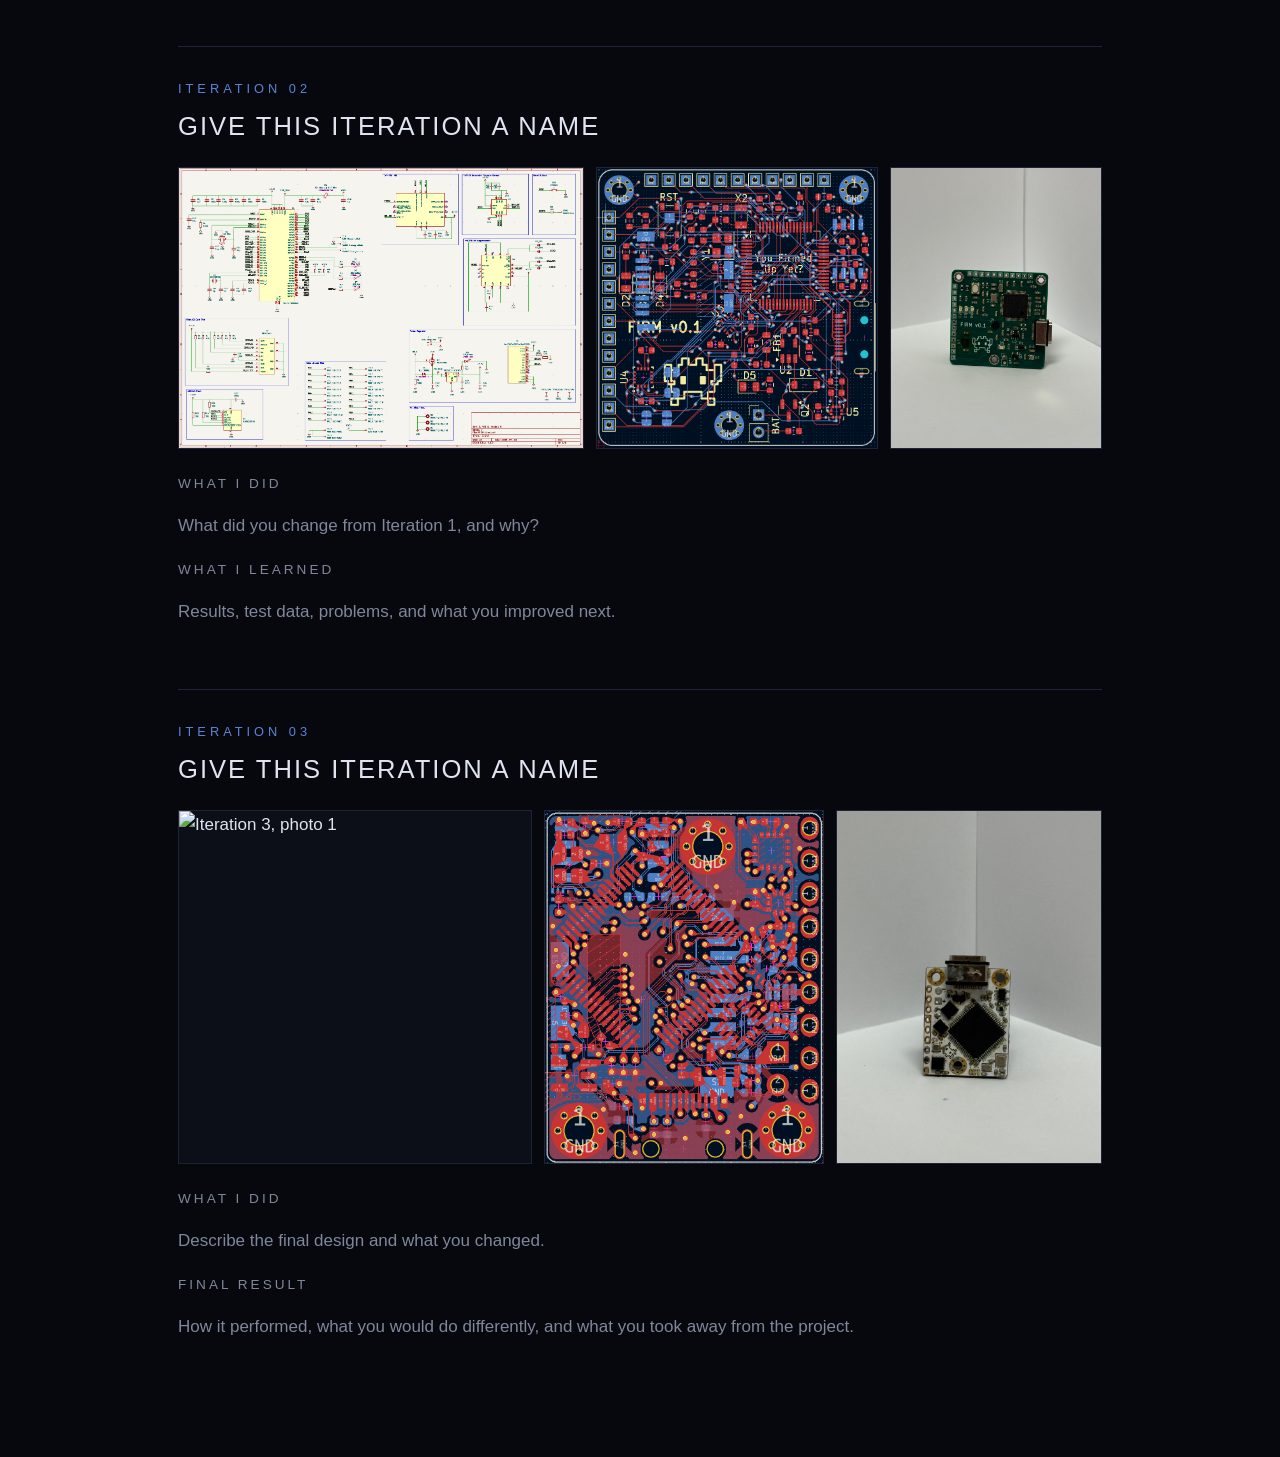
==== commit 3735ce79: "firm 1st iteration info" ====
--- a/Projects/project-1.html
+++ b/Projects/project-1.html
@@ -61,7 +61,7 @@
       <!-- ================= ITERATION 1 ================= -->
       <section class="iteration" id="iteration-1">
         <div class="tag">Iteration 01</div>
-        <h2>Give this iteration a name</h2>
+        <h2>Copper Milled FIRM</h2>
 
         <div class="photos">
           <img src="../images/milled-firm-front.jpeg" alt="Iteration 1, photo 1">
@@ -70,10 +70,21 @@
         </div>
 
         <h3>What I did</h3>
-        <p>Describe the design, the tools you used (CAD, MATLAB, 3D printing, etc.), and the key decisions you made.</p>
+        <p>After reasearching/selecting the microcontroller and sensors for the project, 
+          breakout boards were order for each component to ensure all communication protocols 
+          performed well. To do this, I used KiCAD to design the schematic and traces paths required to connect the 
+          sensors to the STM32. This allow me to properly route the power system and SPI/I2C protocols without any messy wires. The 
+          gerber files from the completed design were uploaded to the Othermill PCB Maker for manufacturing. Lastly, the breakout boards were 
+          soldered to the board, code was flashed to the STM32, and data collection was tested.  </p>
 
         <h3>What I learned</h3>
-        <p>What worked, what failed, and what you wanted to change for the next version.</p>
+        <p>This version taught me to keep in mind the manufacturing capabilities available. For this project that includes, ensuring that 
+          the drill bit from the PCB mill can fit cut around a trace without interfereing with another one. This taught me to properly space 
+          out traces to allow the drill bit to properly cut around its outline. From milling the board it taught me the basics of PCBs, including 
+          how to utilized multiple layers of signals.
+          
+          While this version worked, the design was bulky, the solder was messy, and the signal integrity of the copper plate could be improved. The next iteration 
+          would need to include SMD components and be manufactured by a company with the appropriate machines.</p>
       </section>
 
       <!-- ================= ITERATION 2 ================= -->
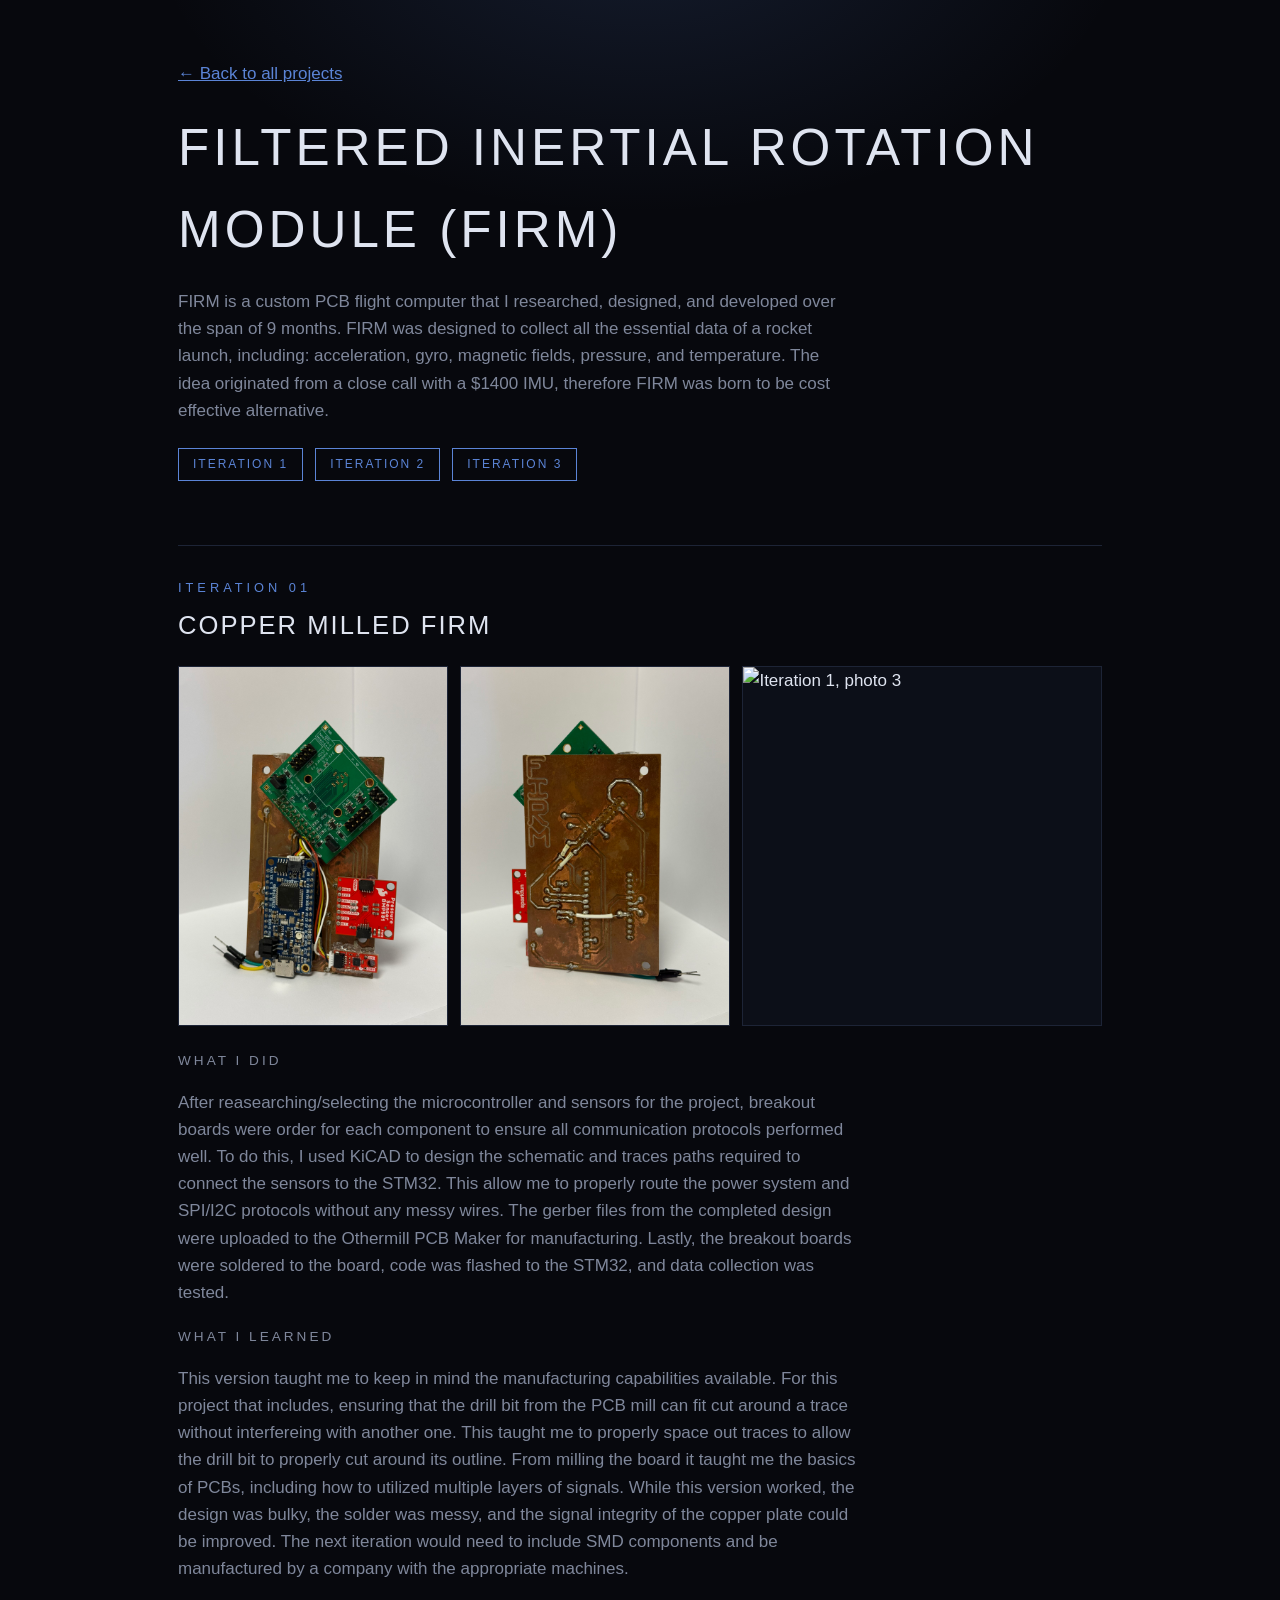
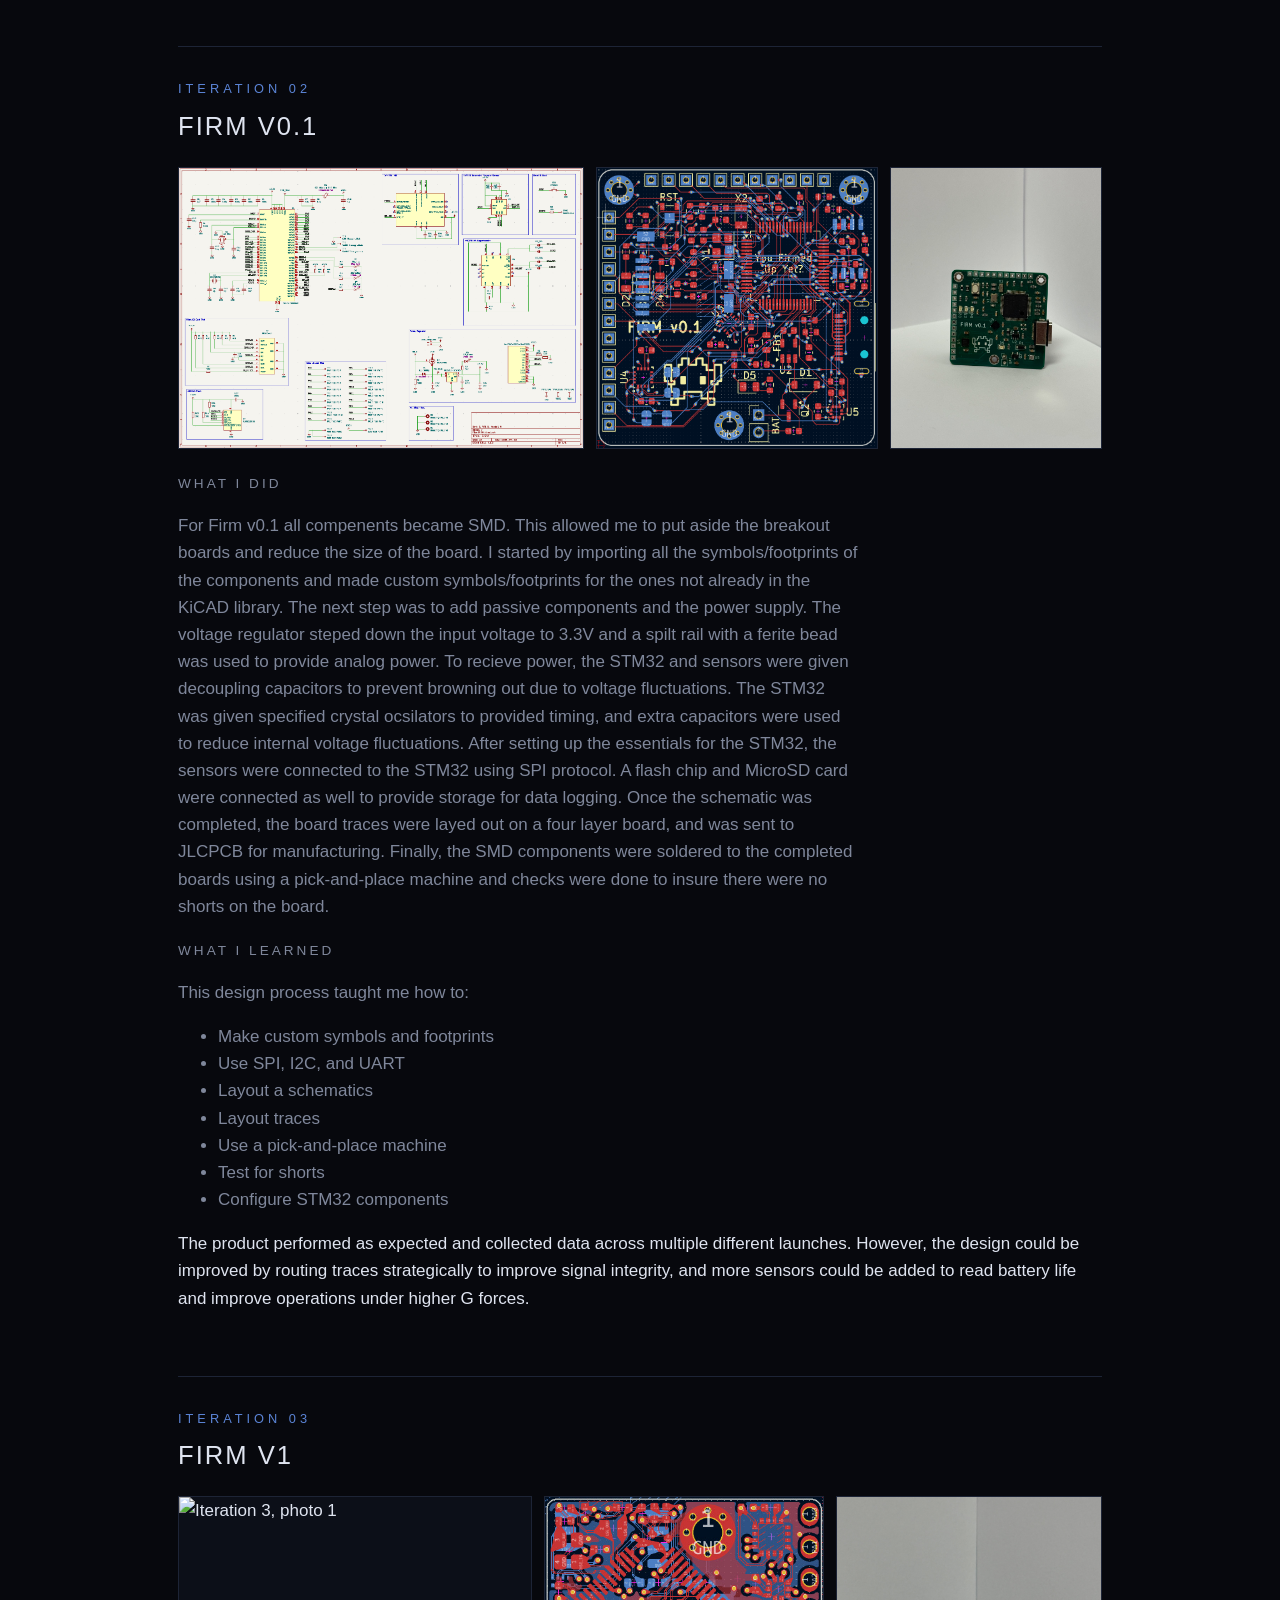
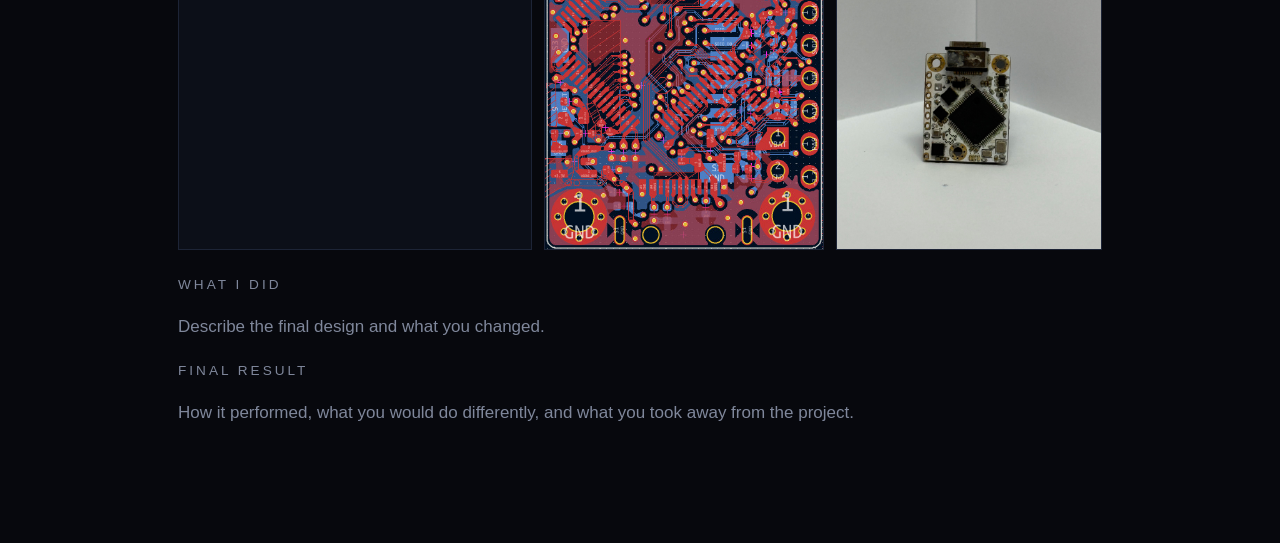
==== commit bbf659d9: "FIRM iteration 2 writing" ====
--- a/Projects/project-1.html
+++ b/Projects/project-1.html
@@ -90,7 +90,7 @@
       <!-- ================= ITERATION 2 ================= -->
       <section class="iteration" id="iteration-2">
         <div class="tag">Iteration 02</div>
-        <h2>Give this iteration a name</h2>
+        <h2>FIRM v0.1</h2>
 
         <div class="photos">
           <img src="../images/firmV0.1-schematic.png" alt="Iteration 2, photo 1">
@@ -99,16 +99,38 @@
         </div>
 
         <h3>What I did</h3>
-        <p>What did you change from Iteration 1, and why?</p>
+        <p>For Firm v0.1 all compenents became SMD. This allowed me to put aside the breakout boards and reduce the size of the board.
+          I started by importing all the symbols/footprints of the components and made custom symbols/footprints for the ones not already 
+          in the KiCAD library. The next step was to add passive components and the power supply. The voltage regulator steped down the input voltage to 3.3V 
+          and a spilt rail with a ferite bead was used to provide analog power. To recieve power, the STM32 and sensors were given decoupling capacitors to 
+          prevent browning out due to voltage fluctuations. The STM32 was given specified crystal ocsilators to provided timing, and extra capacitors were used 
+          to reduce internal voltage fluctuations. After setting up the essentials for the STM32, the sensors were connected to the STM32 using SPI protocol. 
+          A flash chip and MicroSD card were connected as well to provide storage for data logging. Once the schematic was completed, the board traces were layed 
+          out on a four layer board, and was sent to JLCPCB for manufacturing. Finally, the SMD components were soldered to the completed boards using a pick-and-place 
+          machine and checks were done to insure there were no shorts on the board.
+        </p>
 
         <h3>What I learned</h3>
-        <p>Results, test data, problems, and what you improved next.</p>
+        <p>This design process taught me how to:
+          <ul>
+            <li>Make custom symbols and footprints</li>
+            <li>Use SPI, I2C, and UART</li>
+            <li>Layout a schematics</li>
+            <li>Layout traces</li>
+            <li>Use a pick-and-place machine</li>
+            <li>Test for shorts</li>
+            <li>Configure STM32 components</li>
+          </ul>
+          The product performed as expected and collected data across multiple different launches. However, the design could be improved by 
+          routing traces strategically to improve signal integrity, and more sensors could be added to read battery life and improve operations 
+          under higher G forces.
+        </p>
       </section>
 
       <!-- ================= ITERATION 3 ================= -->
       <section class="iteration" id="iteration-3">
         <div class="tag">Iteration 03</div>
-        <h2>Give this iteration a name</h2>
+        <h2>FIRM v1</h2>
 
         <div class="photos">
           <img src="../images/project-1-iter3-a.jpg" alt="Iteration 3, photo 1">
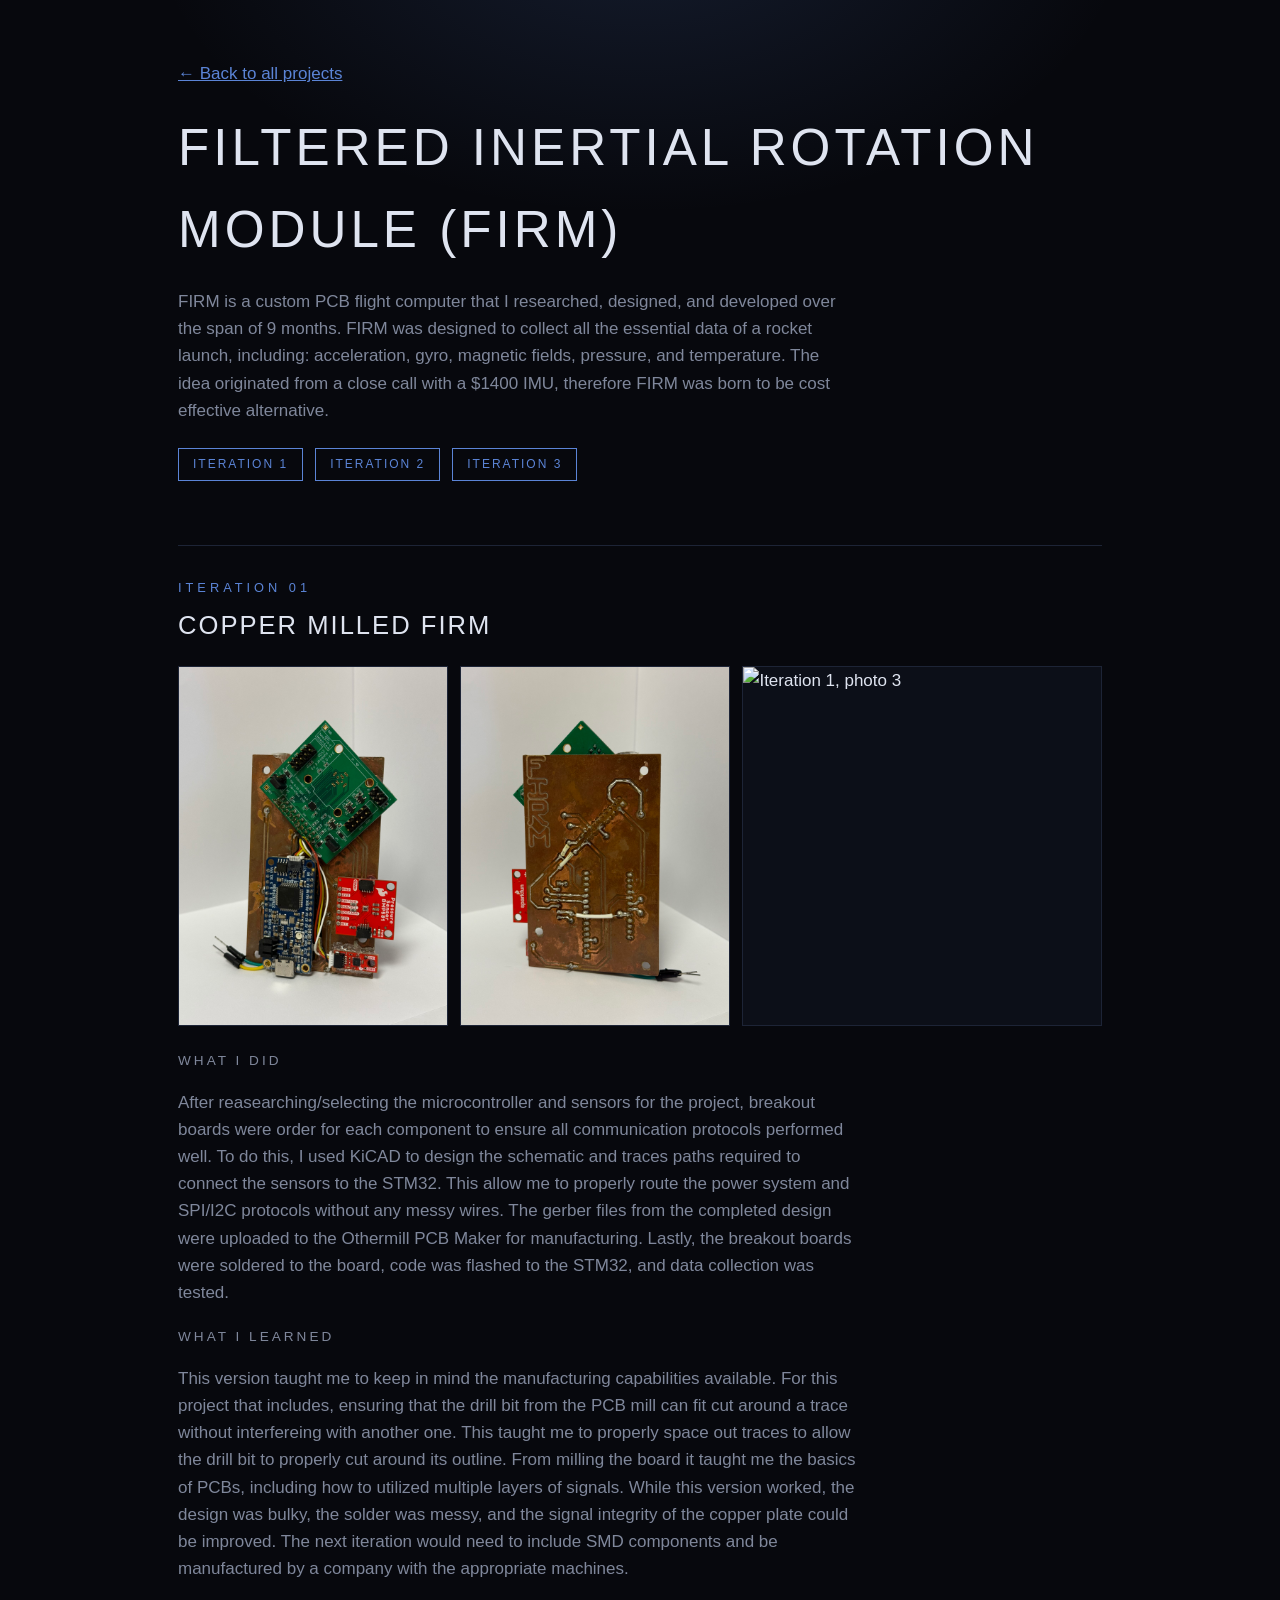
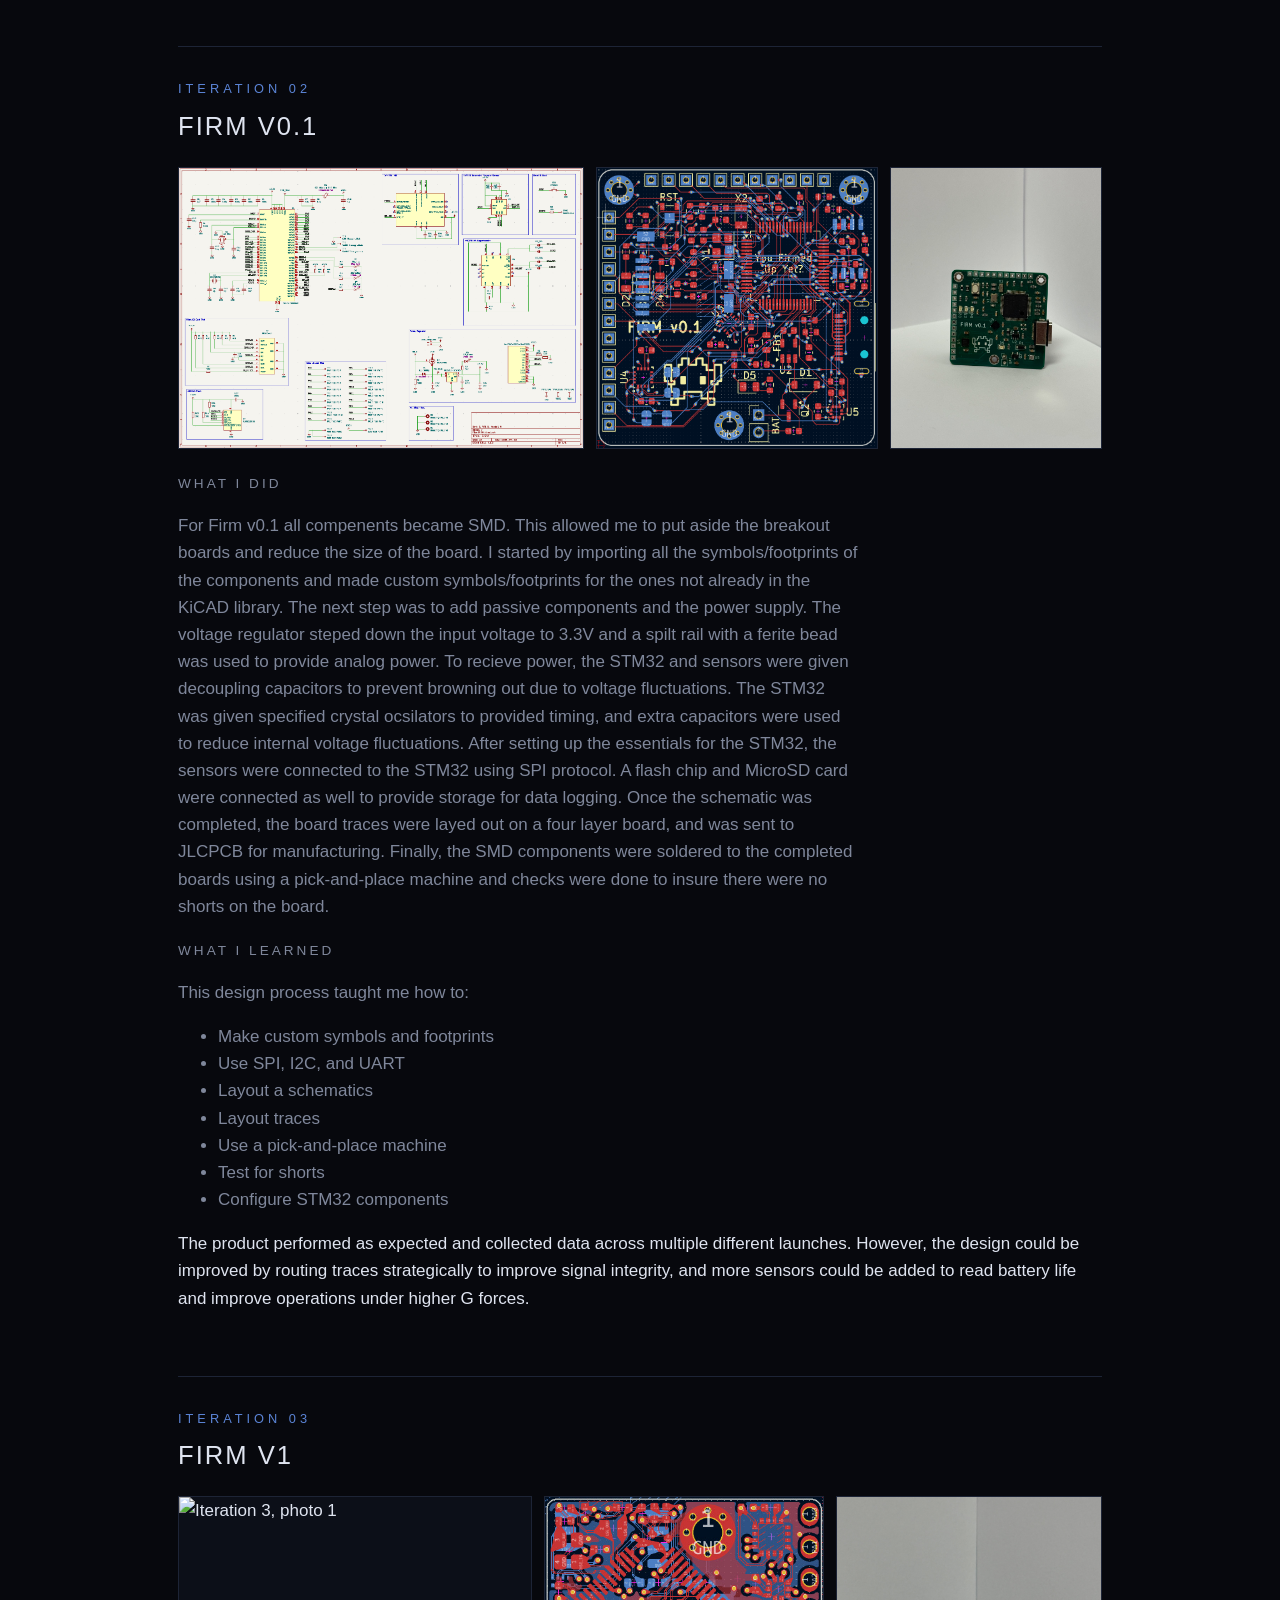
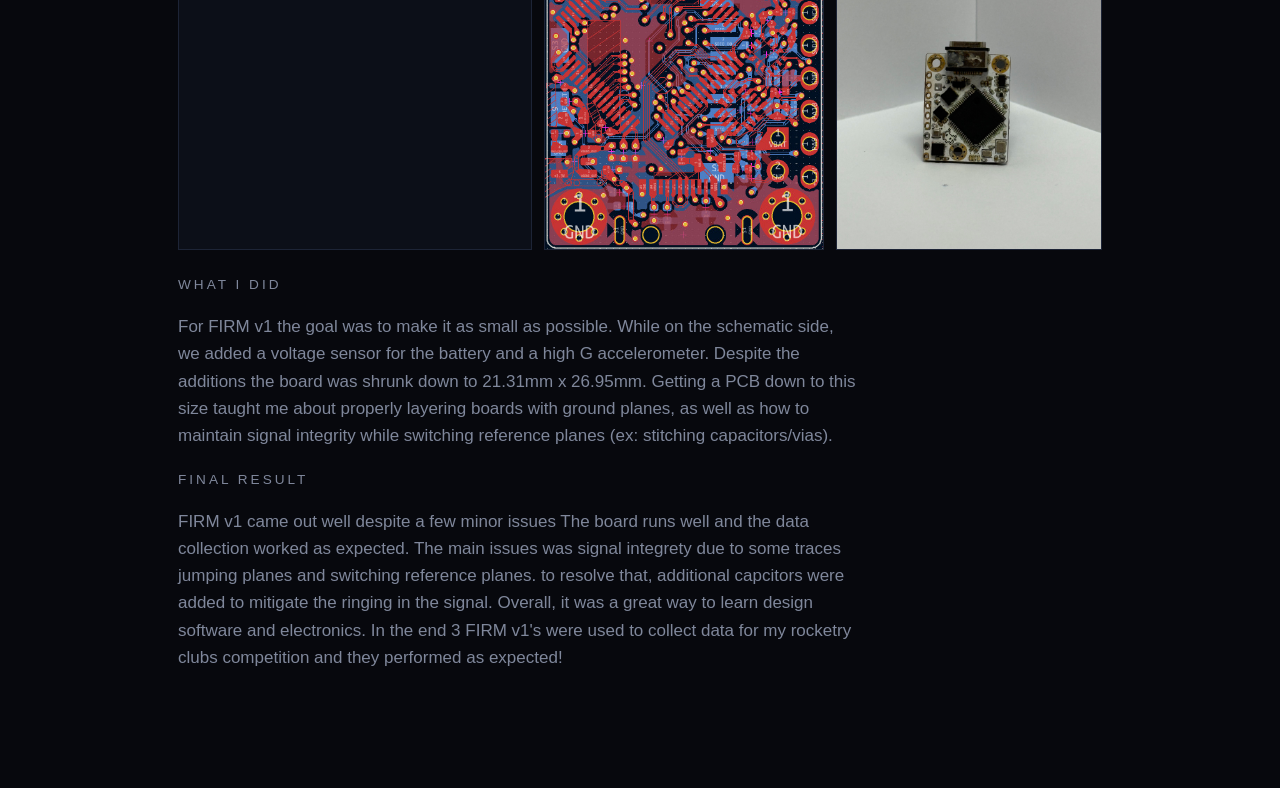
==== commit a81d0930: "more writing" ====
--- a/Projects/project-1.html
+++ b/Projects/project-1.html
@@ -139,10 +139,14 @@
         </div>
 
         <h3>What I did</h3>
-        <p>Describe the final design and what you changed.</p>
+        <p>For FIRM v1 the goal was to make it as small as possible. While on the schematic side, we added a voltage sensor for the battery and 
+          a high G accelerometer. Despite the additions the board was shrunk down to 21.31mm x 26.95mm. Getting a PCB down to this size taught me about 
+          properly layering boards with ground planes, as well as how to maintain signal integrity while switching reference planes (ex: stitching capacitors/vias). </p>
 
         <h3>Final result</h3>
-        <p>How it performed, what you would do differently, and what you took away from the project.</p>
+        <p>FIRM v1 came out well despite a few minor issues The board runs well and the data collection worked as expected. The main issues was signal integrety due to some traces jumping planes and switching reference planes. 
+          to resolve that, additional capcitors were added to mitigate the ringing in the signal. Overall, it was a great way to learn design software and electronics. In the end 3 FIRM v1's were used 
+          to collect data for my rocketry clubs competition and they performed as expected!</p>
       </section>
 
     </div>
